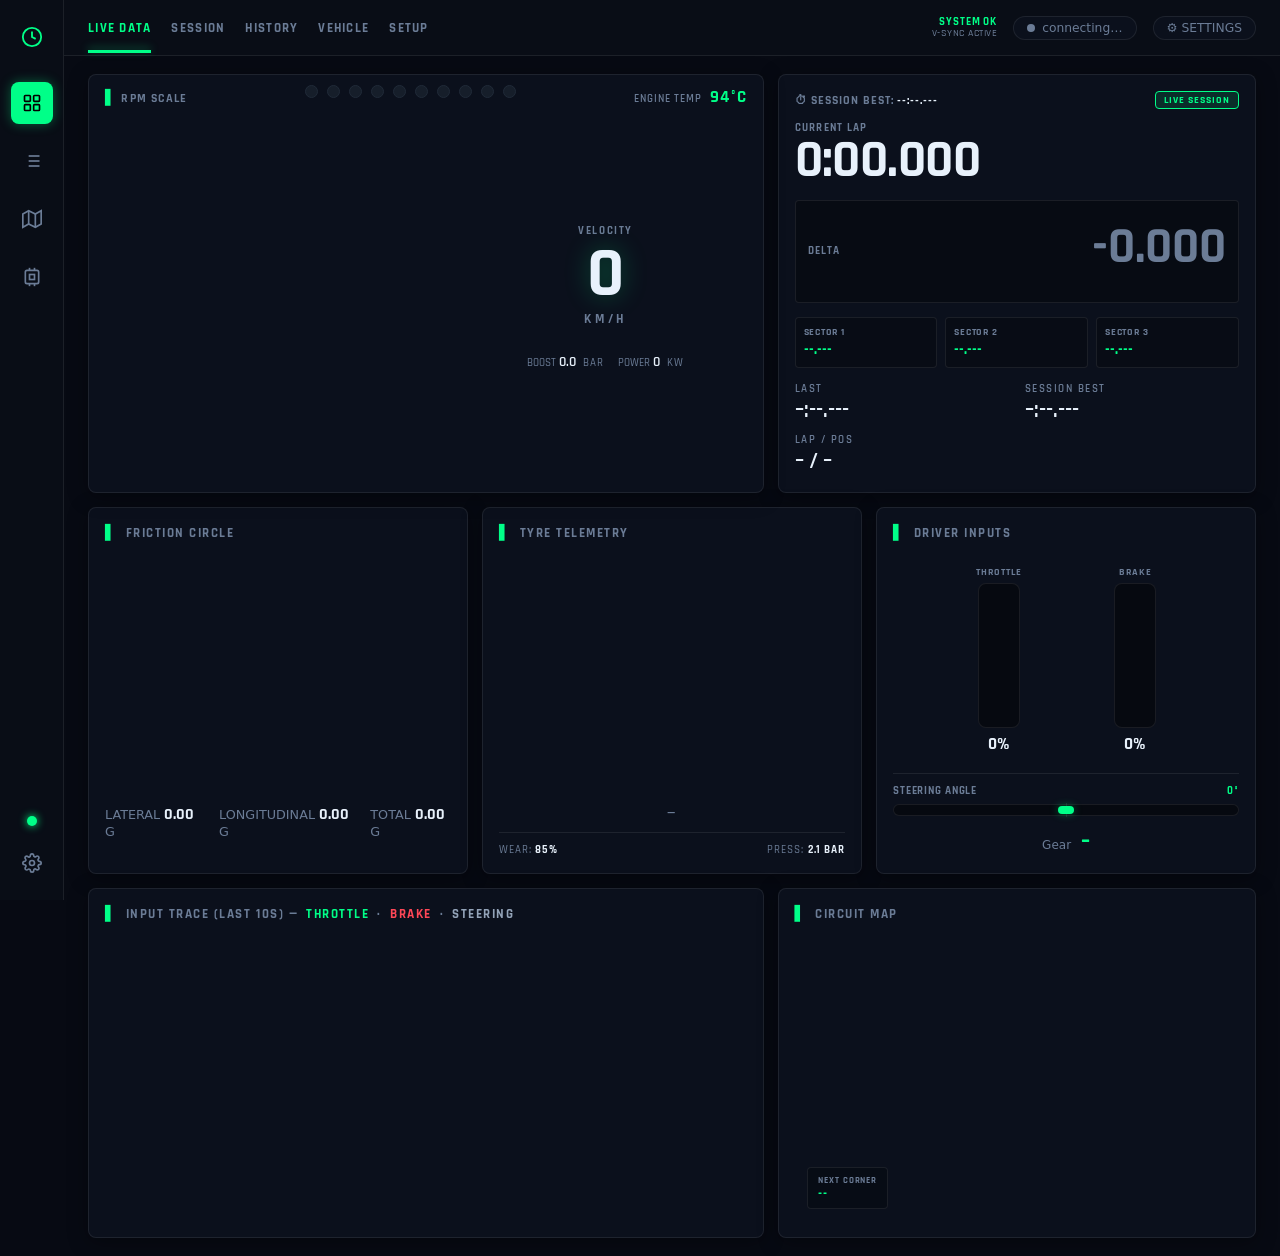
==== app/static/index.html @ 2ca12c0f "feat: add persistent user settings system with unit conversion and customizable theme accents" ====
<!doctype html>
<html lang="en">
<head>
<meta charset="utf-8">
<meta name="viewport" content="width=device-width, initial-scale=1">
<title>Telemetry — Live</title>
<link rel="icon" type="image/png" href="img/logo.png">
<link rel="stylesheet" href="css/fonts.css">
<link rel="stylesheet" href="css/style.css">
</head>
<body class="app-body">

<aside class="app-sidebar">
  <div class="sidebar-top">
    <div class="sidebar-icon brand-icon" title="Telemetry System">
      <svg width="22" height="22" viewBox="0 0 24 24" fill="none" stroke="currentColor" stroke-width="2"><circle cx="12" cy="12" r="10"/><path d="M12 6v6l4 2"/></svg>
    </div>
    <a href="index.html" class="sidebar-icon active" title="Live Dashboard">
      <svg width="20" height="20" viewBox="0 0 24 24" fill="none" stroke="currentColor" stroke-width="2"><rect x="3" y="3" width="7" height="7" rx="1"/><rect x="14" y="3" width="7" height="7" rx="1"/><rect x="14" y="14" width="7" height="7" rx="1"/><rect x="3" y="14" width="7" height="7" rx="1"/></svg>
    </a>
    <a href="analysis.html" class="sidebar-icon" title="Session Analysis">
      <svg width="20" height="20" viewBox="0 0 24 24" fill="none" stroke="currentColor" stroke-width="2"><line x1="8" y1="6" x2="21" y2="6"/><line x1="8" y1="12" x2="21" y2="12"/><line x1="8" y1="18" x2="21" y2="18"/><line x1="3" y1="6" x2="3.01" y2="6"/><line x1="3" y1="12" x2="3.01" y2="12"/><line x1="3" y1="18" x2="3.01" y2="18"/></svg>
    </a>
    <a href="#livemap" class="sidebar-icon" title="Circuit Map">
      <svg width="20" height="20" viewBox="0 0 24 24" fill="none" stroke="currentColor" stroke-width="2"><polygon points="1 6 1 22 8 18 16 22 23 18 23 2 16 6 8 2 1 6"/><line x1="8" y1="2" x2="8" y2="18"/><line x1="16" y1="6" x2="16" y2="22"/></svg>
    </a>
    <a href="#raw-panel" class="sidebar-icon" title="Raw Telemetry">
      <svg width="20" height="20" viewBox="0 0 24 24" fill="none" stroke="currentColor" stroke-width="2"><rect x="4" y="4" width="16" height="16" rx="2"/><rect x="9" y="9" width="6" height="6"/><line x1="9" y1="1" x2="9" y2="4"/><line x1="15" y1="1" x2="15" y2="4"/><line x1="9" y1="20" x2="9" y2="23"/><line x1="15" y1="20" x2="15" y2="23"/></svg>
    </a>
  </div>
  <div class="sidebar-bottom">
    <div class="sidebar-status-dot"></div>
    <div id="sidebar-settings-btn" class="sidebar-icon clickable" title="Settings" aria-label="Settings">
      <svg width="20" height="20" viewBox="0 0 24 24" fill="none" stroke="currentColor" stroke-width="2"><circle cx="12" cy="12" r="3"/><path d="M19.4 15a1.65 1.65 0 0 0 .33 1.82l.06.06a2 2 0 0 1 0 2.83 2 2 0 0 1-2.83 0l-.06-.06a1.65 1.65 0 0 0-1.82-.33 1.65 1.65 0 0 0-1 1.51V21a2 2 0 0 1-2 2 2 2 0 0 1-2-2v-.09A1.65 1.65 0 0 0 9 19.4a1.65 1.65 0 0 0-1.82.33l-.06.06a2 2 0 0 1-2.83 0 2 2 0 0 1 0-2.83l.06-.06a1.65 1.65 0 0 0 .33-1.82 1.65 1.65 0 0 0-1.51-1H3a2 2 0 0 1-2-2 2 2 0 0 1 2-2h.09A1.65 1.65 0 0 0 4.6 9a1.65 1.65 0 0 0-.33-1.82l-.06-.06a2 2 0 0 1 0-2.83 2 2 0 0 1 2.83 0l.06.06a1.65 1.65 0 0 0 1.82.33H9a1.65 1.65 0 0 0 1-1.51V3a2 2 0 0 1 2-2 2 2 0 0 1 2 2v.09a1.65 1.65 0 0 0 1 1.51 1.65 1.65 0 0 0 1.82-.33l.06-.06a2 2 0 0 1 2.83 0 2 2 0 0 1 0 2.83l-.06.06a1.65 1.65 0 0 0-.33 1.82V9a1.65 1.65 0 0 0 1.51 1H21a2 2 0 0 1 2 2 2 2 0 0 1-2 2h-.09a1.65 1.65 0 0 0-1.51 1z"/></svg>
    </div>
  </div>
</aside>

<div class="app-main">
  <header>
    <nav class="top-nav">
      <a class="active" href="index.html">LIVE DATA</a>
      <a href="analysis.html">SESSION</a>
      <a href="analysis.html">HISTORY</a>
      <a href="#car-chip">VEHICLE</a>
      <a href="javascript:void(0)" onclick="openSettings()">SETUP</a>
    </nav>

    <div class="header-right">
      <div class="sys-status">
        <span class="sys-dot"></span>
        <span class="sys-text">SYSTEM OK</span>
        <span class="sys-sub">V-SYNC ACTIVE</span>
      </div>
      <div id="car-chip" class="chip" style="display:none"></div>
      <div id="conn" class="chip"><i class="dot"></i><span>connecting…</span></div>
      <div id="settings-btn" class="chip clickable" title="Settings" aria-label="Settings">⚙ SETTINGS</div>
    </div>
  </header>

  <div id="nodata" class="overlay hidden">
    <div class="box">
      <div class="pulse-ring"><i></i></div>
      <h3>Waiting for telemetry</h3>
      <p>In Forza Horizon 6 open <b>Settings → HUD and Gameplay</b> and set:</p>
      <p class="setup-lines">
        Data Out <code>ON</code><br>
        Data Out IP Address <code>127.0.0.1</code><br>
        Data Out IP Port <code id="nd-port">9999</code>
      </p>
      <p>Then drive — telemetry is not sent while in menus.
         If nothing arrives, try your PC's LAN IP instead of 127.0.0.1
         (see the README's loopback troubleshooting).</p>
      <div class="stat" id="nd-stat">server: waiting for first packet…</div>
    </div>
  </div>

  <main class="grid">
    <!-- Top Left Main Gauge & Speed Panel -->
    <section class="panel cluster span7">
      <div class="panel-top-bar">
        <div class="sub-hdr"><span class="bar-accent">▌</span> RPM SCALE</div>
        <div id="shift-lights"><i></i><i></i><i></i><i></i><i></i><i></i><i></i><i></i><i></i><i></i></div>
        <div class="eng-temp-wrap">ENGINE TEMP <b id="eng-temp">94°C</b></div>
      </div>
      <div class="cluster-flex">
        <canvas id="rpm"></canvas>
        <div class="speed-block">
          <div class="sub-hdr micro">VELOCITY</div>
          <div id="speed">0</div>
          <div id="speed-unit">KM/H</div>
          <div class="mini-row">
            <span>BOOST <b id="boost">0.0</b> <em id="boost-unit">BAR</em></span>
            <span>POWER <b id="power">0</b> <em id="power-unit">KW</em></span>
          </div>
        </div>
      </div>
    </section>

    <!-- Top Right Session Best & Timing Panel -->
    <section class="panel span5 session-panel">
      <div class="session-hdr-row">
        <div class="session-best-txt">⏱ SESSION BEST: <span id="session-best-val">--:--.---</span></div>
        <div class="live-tag">LIVE SESSION</div>
      </div>

      <div class="lap-main-display">
        <div class="lap-lbl">CURRENT LAP</div>
        <div id="lap-cur">0:00.000</div>
      </div>

      <div class="delta-box">
        <span class="delta-lbl">DELTA</span>
        <span id="delta" class="delta-val">-0.000</span>
      </div>

      <div class="sectors-grid">
        <div class="sector-card">
          <div class="s-label">SECTOR 1</div>
          <div class="s-val" id="sec-1">--.---</div>
        </div>
        <div class="sector-card">
          <div class="s-label">SECTOR 2</div>
          <div class="s-val" id="sec-2">--.---</div>
        </div>
        <div class="sector-card">
          <div class="s-label">SECTOR 3</div>
          <div class="s-val" id="sec-3">--.---</div>
        </div>
      </div>

      <div class="lap-grid">
        <div><div class="label">Last</div><div class="value" id="lap-last">–:--.---</div></div>
        <div><div class="label">Session best</div><div class="value" id="lap-best">–:--.---</div></div>
        <div><div class="label">Lap / Pos</div><div class="value" id="lap-no">– / –</div></div>
      </div>
    </section>

    <!-- Friction Circle Panel -->
    <section class="panel span4">
      <h2><span class="bar-accent">▌</span> FRICTION CIRCLE</h2>
      <canvas id="friction"></canvas>
      <div class="g-readout">
        <span>LATERAL <b id="latg">0.00</b> G</span>
        <span>LONGITUDINAL <b id="long">0.00</b> G</span>
        <span>TOTAL <b id="totg">0.00</b> G</span>
      </div>
    </section>

    <!-- Tyre Telemetry Panel -->
    <section class="panel span4 tyre-panel">
      <h2><span class="bar-accent">▌</span> TYRE TELEMETRY</h2>
      <div class="tyre-container">
        <canvas id="grip"></canvas>
      </div>
      <div id="balance" class="balance">—</div>
      <div class="tyre-sub-readout">
        <span>WEAR: <b id="tyre-wear">85%</b></span>
        <span>PRESS: <b id="tyre-press">2.1 BAR</b></span>
      </div>
    </section>

    <!-- Driver Inputs Panel -->
    <section class="panel span4">
      <h2><span class="bar-accent">▌</span> DRIVER INPUTS</h2>
      <div class="inputs-flex">
        <div class="vbar">
          <span class="vbar-hdr">THROTTLE</span>
          <div class="vbar-track"><div id="bar-th" class="vbar-fill th"></div></div>
          <b id="thr-val">0%</b>
        </div>
        <div class="vbar">
          <span class="vbar-hdr">BRAKE</span>
          <div class="vbar-track"><div id="bar-br" class="vbar-fill br"></div></div>
          <b id="brk-val">0%</b>
        </div>
      </div>
      <div class="steer-row">
        <div class="steer-hdr-flex">
          <span>STEERING ANGLE</span>
          <b id="steer-deg">0°</b>
        </div>
        <div class="steer-track"><i class="notch"></i><div id="steer-ind"></div></div>
        <div class="gear-mini">Gear <b id="gear-mini">–</b></div>
      </div>
    </section>

    <!-- Input Trace Panel -->
    <section class="panel span7">
      <h2><span class="bar-accent">▌</span> INPUT TRACE (LAST 10s) — <span class="lg-th">throttle</span> · <span class="lg-br">brake</span> · <span class="lg-st">steering</span></h2>
      <canvas id="strip"></canvas>
    </section>

    <!-- Circuit Map Panel -->
    <section class="panel span5">
      <h2><span class="bar-accent">▌</span> CIRCUIT MAP <span id="map-track-name"></span></h2>
      <div class="circuit-map-container">
        <canvas id="livemap"></canvas>
        <div class="corner-tag" id="corner-tag">
          <span class="c-lbl">NEXT CORNER</span>
          <span class="c-val" id="next-corner-val">--</span>
        </div>
      </div>
    </section>

    <section class="panel span12" id="raw-panel" style="display:none">
      <h2><span class="bar-accent">▌</span> RAW TELEMETRY — packet values, game-native units
        <button id="raw-hold" title="Freeze the displayed values to read them — telemetry keeps recording">⏸ Hold</button>
      </h2>
      <div id="raw-body"></div>
    </section>
  </main>
</div>

<script src="js/common.js"></script>
<script src="js/settings.js"></script>
<script src="js/gauges.js"></script>
<script src="js/dashboard.js"></script>
<script>
  // Wire sidebar settings icon
  document.getElementById("sidebar-settings-btn")?.addEventListener("click", openSettings);
</script>
</body>
</html>
---- app/static/css/fonts.css ----
/* Rajdhani (SIL Open Font License) — vendored so the dashboard works offline.
   Source: Google Fonts, latin subset only. */

@font-face {
  font-family: "Rajdhani";
  font-style: normal;
  font-weight: 500;
  font-display: swap;
  src: url(../fonts/rajdhani-500.woff2) format("woff2");
}
@font-face {
  font-family: "Rajdhani";
  font-style: normal;
  font-weight: 600;
  font-display: swap;
  src: url(../fonts/rajdhani-600.woff2) format("woff2");
}
@font-face {
  font-family: "Rajdhani";
  font-style: normal;
  font-weight: 700;
  font-display: swap;
  src: url(../fonts/rajdhani-700.woff2) format("woff2");
}
---- app/static/css/style.css ----
/* LapScope UI — dark motorsport-telemetry theme.
   Display type: Rajdhani (vendored, css/fonts.css); body text: system UI. */

:root {
  --bg: #070a13;
  --panel-hi: #0f1625;
  --panel-lo: #0b101c;
  --panel-edge: rgba(255, 255, 255, 0.08);
  --panel-edge-soft: rgba(255, 255, 255, 0.05);
  --text: #e8f1fb;
  --muted: #6b7c96;
  --accent: #00ff88;
  --accent-rgb: 0, 255, 136;
  --accent-glow: rgba(0, 255, 136, 0.35);
  --accent-dim: rgba(0, 255, 136, 0.12);
  --accent-bg: rgba(0, 255, 136, 0.2);
  --good: #00ff88;
  --warn: #ffb703;
  --bad: #ff4757;
  --display: "Rajdhani", "Segoe UI", system-ui, sans-serif;
  font-size: 15px;
}

* { box-sizing: border-box; }

::selection { background: var(--accent); color: #001018; }
:focus-visible { outline: 2px solid var(--accent); outline-offset: 2px; }

body {
  margin: 0;
  color: var(--text);
  font-family: "Segoe UI", system-ui, sans-serif;
  background: var(--bg);
  min-height: 100vh;
}

body.app-body {
  display: flex;
  min-height: 100vh;
  background: var(--bg);
}

/* ---------- sidebar ---------- */

.app-sidebar {
  width: 64px;
  background: #090d16;
  border-right: 1px solid var(--panel-edge);
  display: flex;
  flex-direction: column;
  justify-content: space-between;
  align-items: center;
  padding: 16px 0;
  position: sticky;
  top: 0;
  height: 100vh;
  z-index: 30;
  flex-shrink: 0;
}

.sidebar-top, .sidebar-bottom {
  display: flex;
  flex-direction: column;
  align-items: center;
  gap: 16px;
}

.sidebar-icon {
  width: 42px;
  height: 42px;
  border-radius: 8px;
  display: flex;
  align-items: center;
  justify-content: center;
  color: var(--muted);
  text-decoration: none;
  transition: all 0.2s ease;
}
.sidebar-icon:hover {
  color: var(--text);
  background: rgba(255, 255, 255, 0.05);
}
.sidebar-icon.active {
  color: #000;
  background: var(--accent);
  box-shadow: 0 0 12px var(--accent-glow);
}
.brand-icon {
  color: var(--accent);
  margin-bottom: 8px;
}

.sidebar-status-dot {
  width: 10px;
  height: 10px;
  border-radius: 50%;
  background: var(--accent);
  box-shadow: 0 0 8px var(--accent);
}

.app-main {
  flex: 1;
  display: flex;
  flex-direction: column;
  min-width: 0;
}

/* ---------- header ---------- */

header {
  height: 56px;
  display: flex;
  align-items: center;
  justify-content: space-between;
  padding: 0 24px;
  border-bottom: 1px solid var(--panel-edge);
  background: #090d16;
  position: sticky;
  top: 0;
  z-index: 20;
}

.top-nav {
  display: flex;
  gap: 20px;
}
.top-nav a {
  font-family: var(--display);
  font-weight: 700;
  font-size: 0.85rem;
  letter-spacing: 0.1em;
  color: var(--muted);
  text-decoration: none;
  padding: 16px 0;
  position: relative;
  transition: color 0.2s;
}
.top-nav a.active {
  color: var(--accent);
}
.top-nav a.active::after {
  content: "";
  position: absolute;
  bottom: -1px;
  left: 0;
  right: 0;
  height: 3px;
  background: var(--accent);
  box-shadow: 0 -2px 8px var(--accent-glow);
}
.top-nav a:hover:not(.active) {
  color: var(--text);
}

.header-right {
  display: flex;
  align-items: center;
  gap: 16px;
}

.sys-status {
  display: flex;
  flex-direction: column;
  align-items: flex-end;
  font-family: var(--display);
  line-height: 1.1;
}
.sys-text {
  font-size: 0.75rem;
  font-weight: 700;
  letter-spacing: 0.08em;
  color: var(--accent);
}
.sys-sub {
  font-size: 0.65rem;
  color: var(--muted);
  letter-spacing: 0.05em;
}

.chip {
  background: var(--panel-lo);
  border: 1px solid var(--panel-edge);
  border-radius: 999px;
  padding: 4px 13px;
  font-size: 0.82rem;
  color: var(--muted);
  cursor: default;
  display: inline-flex;
  align-items: center;
  gap: 7px;
  white-space: nowrap;
}
.chip.clickable { cursor: pointer; }
.chip.clickable:hover { border-color: var(--accent); color: var(--text); }
.chip .dot { width: 8px; height: 8px; border-radius: 50%; background: var(--muted); }
.chip.ok { color: var(--good); border-color: rgba(0, 255, 136, 0.3); }
.chip.ok .dot { background: var(--good); box-shadow: 0 0 8px var(--good); animation: pulse 2s infinite; }
.chip.err { color: var(--bad); border-color: #5b2a2a; }
.chip.err .dot { background: var(--bad); }

@keyframes pulse {
  0%, 100% { opacity: 1; }
  50% { opacity: 0.45; }
}

/* ---------- panels & grid ---------- */

main.grid {
  display: grid;
  grid-template-columns: repeat(12, 1fr);
  gap: 14px;
  padding: 18px 24px;
  max-width: 1600px;
  margin: 0;
  flex: 1;
}

.panel {
  background: #0b101c;
  border: 1px solid var(--panel-edge);
  border-radius: 8px;
  padding: 16px;
  min-width: 0;
  box-shadow: 0 4px 20px rgba(0, 0, 0, 0.35);
  display: flex;
  flex-direction: column;
}
.panel h2 {
  margin: 0 0 14px;
  font-family: var(--display);
  font-size: 0.85rem;
  font-weight: 700;
  letter-spacing: 0.12em;
  text-transform: uppercase;
  color: var(--muted);
  display: flex;
  align-items: center;
  gap: 8px;
}

.bar-accent {
  color: var(--accent);
  font-weight: 900;
  font-size: 0.95rem;
}

.panel h2 .lg-th { color: var(--good); }
.panel h2 .lg-br { color: var(--bad); }
.panel h2 .lg-st { color: #93a3b8; }

.span5 { grid-column: span 5; }
.span4 { grid-column: span 4; }
.span3 { grid-column: span 3; }
.span7 { grid-column: span 7; }
.span12 { grid-column: span 12; }
@media (max-width: 1100px) {
  .span5, .span4, .span3, .span7 { grid-column: span 6; }
}
@media (max-width: 700px) {
  .span5, .span4, .span3, .span7 { grid-column: span 12; }
}

/* Cluster Top Bar & Speed Display */
.panel-top-bar {
  display: flex;
  justify-content: space-between;
  align-items: center;
  margin-bottom: 10px;
}
.sub-hdr {
  font-family: var(--display);
  font-size: 0.8rem;
  font-weight: 700;
  letter-spacing: 0.1em;
  color: var(--muted);
}
.sub-hdr.micro {
  font-size: 0.7rem;
  letter-spacing: 0.15em;
  margin-bottom: 4px;
}
.eng-temp-wrap {
  font-family: var(--display);
  font-size: 0.75rem;
  font-weight: 600;
  letter-spacing: 0.08em;
  color: var(--muted);
}
.eng-temp-wrap b {
  color: var(--accent);
  font-size: 1.1rem;
  margin-left: 4px;
}

.cluster-flex {
  display: flex;
  align-items: center;
  justify-content: space-around;
  flex: 1;
}

.speed-block {
  display: flex;
  flex-direction: column;
  align-items: center;
  justify-content: center;
  text-align: center;
}
#speed {
  font-family: var(--display);
  font-size: 4.8rem;
  font-weight: 700;
  line-height: 0.9;
  color: var(--text);
  letter-spacing: -0.02em;
}
#speed-unit {
  font-family: var(--display);
  font-size: 1.2rem;
  font-weight: 700;
  letter-spacing: 0.14em;
  color: var(--accent);
  margin-top: 4px;
  margin-bottom: 12px;
}
.speed-block .mini-row {
  display: flex;
  gap: 14px;
  font-family: var(--display);
  font-size: 0.75rem;
  color: var(--muted);
}
.speed-block .mini-row b {
  color: var(--text);
  font-size: 0.9rem;
}
.speed-block .mini-row em {
  font-style: normal;
  color: var(--muted);
}

/* Session Best & Timing Card */
.session-panel {
  background: #0b101c;
}
.session-hdr-row {
  display: flex;
  justify-content: space-between;
  align-items: center;
  margin-bottom: 12px;
}
.session-best-txt {
  font-family: var(--display);
  font-size: 0.78rem;
  font-weight: 700;
  letter-spacing: 0.08em;
  color: var(--muted);
}
.session-best-txt span {
  color: var(--text);
}
.live-tag {
  font-family: var(--display);
  font-size: 0.65rem;
  font-weight: 700;
  letter-spacing: 0.1em;
  color: var(--accent);
  border: 1px solid var(--accent);
  padding: 2px 8px;
  border-radius: 4px;
  background: var(--accent-dim);
}

.lap-main-display {
  margin-bottom: 12px;
}
.lap-lbl {
  font-family: var(--display);
  font-size: 0.72rem;
  font-weight: 700;
  letter-spacing: 0.12em;
  color: var(--muted);
}
#lap-cur {
  font-family: var(--display);
  font-size: 3.5rem;
  font-weight: 700;
  line-height: 1;
  color: var(--text);
  letter-spacing: -0.01em;
}

.delta-box {
  background: rgba(0, 0, 0, 0.3);
  border: 1px solid var(--panel-edge);
  border-radius: 4px;
  padding: 8px 12px;
  display: flex;
  justify-content: space-between;
  align-items: center;
  margin-bottom: 14px;
}
.delta-lbl {
  font-family: var(--display);
  font-size: 0.75rem;
  font-weight: 700;
  letter-spacing: 0.1em;
  color: var(--muted);
}
.delta-val {
  font-family: var(--display);
  font-size: 1.25rem;
  font-weight: 700;
  color: var(--accent);
}

.sectors-grid {
  display: grid;
  grid-template-columns: repeat(3, 1fr);
  gap: 8px;
  margin-bottom: 14px;
}
.sector-card {
  background: rgba(0, 0, 0, 0.25);
  border: 1px solid var(--panel-edge);
  border-radius: 4px;
  padding: 8px;
}
.s-label {
  font-family: var(--display);
  font-size: 0.65rem;
  font-weight: 700;
  color: var(--muted);
  letter-spacing: 0.08em;
}
.s-val {
  font-family: var(--display);
  font-size: 1rem;
  font-weight: 700;
  color: var(--accent);
  margin-top: 2px;
}
main.grid .lap-grid { margin-bottom: auto; }

/* ---------- cluster (rpm + speed) ---------- */

.cluster { position: relative; padding-top: 10px; }

#shift-lights {
  display: flex;
  justify-content: center;
  gap: 9px;
  margin: 0 0 12px;
}
#shift-lights i {
  width: 13px; height: 13px;
  border-radius: 50%;
  background: #161e2a;
  border: 1px solid #202a38;
  transition: background 60ms linear;
}
#shift-lights i.on:nth-child(-n+4) { background: var(--good); box-shadow: 0 0 9px var(--good); border-color: transparent; }
#shift-lights i.on:nth-child(n+5):nth-child(-n+7) { background: var(--warn); box-shadow: 0 0 9px var(--warn); border-color: transparent; }
#shift-lights i.on:nth-child(n+8) { background: var(--bad); box-shadow: 0 0 9px var(--bad); border-color: transparent; }
#shift-lights.limiter i { animation: blink 0.14s steps(1) infinite; }
@keyframes blink { 50% { filter: brightness(0.25); } }

.cluster-flex {
  display: flex;
  align-items: center;
  justify-content: space-evenly;
  gap: 14px;
  flex-wrap: wrap;
}

.speed-block { text-align: center; min-width: 170px; }
#speed {
  font-family: var(--display);
  font-size: clamp(3.4rem, 5.5vw, 5.6rem);
  font-weight: 700;
  line-height: 0.95;
  font-variant-numeric: tabular-nums;
  text-shadow: 0 0 26px color-mix(in srgb, var(--accent) 28%, transparent);
}
#speed-unit {
  font-family: var(--display);
  color: var(--muted);
  letter-spacing: 0.3em;
  text-transform: uppercase;
  font-size: 0.85rem;
  margin-top: 2px;
}
.mini-row {
  display: flex;
  justify-content: center;
  gap: 22px;
  margin-top: 14px;
  color: var(--muted);
}
.mini-row b {
  font-family: var(--display);
  font-weight: 600;
  font-size: 1.35rem;
  color: var(--text);
  font-variant-numeric: tabular-nums;
}
.mini-row em {
  font-style: normal;
  font-size: 0.75rem;
  margin-left: 4px;
  letter-spacing: 0.08em;
  text-transform: uppercase;
}

/* ---------- lap panel ---------- */

.lap-grid {
  display: grid;
  grid-template-columns: 1fr 1fr;
  gap: 8px 16px;
  font-variant-numeric: tabular-nums;
}
.lap-grid .label {
  color: var(--muted);
  font-size: 0.72rem;
  letter-spacing: 0.14em;
  text-transform: uppercase;
  font-family: var(--display);
  font-weight: 600;
}
.lap-grid .value {
  font-family: var(--display);
  font-size: 1.5rem;
  font-weight: 600;
}
#delta {
  font-family: var(--display);
  font-size: 3.4rem;
  font-weight: 700;
  text-align: center;
  margin: 6px 0 14px;
  font-variant-numeric: tabular-nums;
  color: var(--muted);
}
#delta.pos { color: var(--bad); text-shadow: 0 0 22px rgba(255, 93, 93, 0.35); }
#delta.neg { color: var(--good); text-shadow: 0 0 22px rgba(47, 230, 168, 0.35); }

.balance {
  text-align: center;
  margin-top: 8px;
  font-family: var(--display);
  font-weight: 600;
  font-size: 0.9rem;
  letter-spacing: 0.22em;
  color: var(--muted);
}
.balance.understeer { color: var(--warn); }
.balance.oversteer { color: var(--bad); }

.g-readout {
  display: flex;
  justify-content: center;
  gap: 20px;
  color: var(--muted);
  font-size: 0.85rem;
  margin-top: 8px;
}
.g-readout b {
  font-family: var(--display);
  font-size: 1.05rem;
  color: var(--text);
  font-variant-numeric: tabular-nums;
}

/* ---------- inputs panel ---------- */

.inputs-flex {
  display: flex;
  justify-content: space-evenly;
  align-items: center;
  gap: 14px;
  padding: 6px 4px 2px;
  flex: 1;
}
.vbar { display: flex; flex-direction: column; align-items: center; gap: 5px; }
.vbar-hdr {
  font-family: var(--display);
  font-size: 0.65rem;
  font-weight: 700;
  letter-spacing: 0.1em;
  color: var(--muted);
}
.vbar-track {
  width: 42px; height: 145px;
  background: #060910;
  border: 1px solid var(--panel-edge);
  border-radius: 8px;
  overflow: hidden;
  display: flex;
  align-items: flex-end;
}
.vbar-fill { width: 100%; height: 0%; border-radius: 6px 6px 0 0; transition: height 40ms linear; }
.vbar-fill.th { background: linear-gradient(180deg, var(--accent), var(--accent-dim)); box-shadow: 0 0 12px var(--accent-glow); }
.vbar-fill.br { background: linear-gradient(180deg, #ff4757, rgba(255, 71, 87, 0.25)); box-shadow: 0 0 12px rgba(255, 71, 87, 0.35); }
.vbar b {
  font-family: var(--display);
  font-size: 1.15rem;
  font-variant-numeric: tabular-nums;
  color: var(--text);
}
.steer-row {
  display: flex;
  flex-direction: column;
  gap: 6px;
  margin-top: 12px;
  padding-top: 10px;
  border-top: 1px solid var(--panel-edge);
}
.steer-hdr-flex {
  display: flex;
  justify-content: space-between;
  font-family: var(--display);
  font-size: 0.72rem;
  font-weight: 700;
  letter-spacing: 0.08em;
  color: var(--muted);
}
.steer-hdr-flex b {
  color: var(--accent);
}
.steer-track {
  position: relative;
  width: 100%;
  height: 12px;
  background: #060910;
  border: 1px solid var(--panel-edge);
  border-radius: 999px;
}
.steer-track .notch {
  position: absolute;
  left: 50%; top: -2px; bottom: -2px;
  width: 1px;
  background: var(--panel-edge);
}
#steer-ind {
  position: absolute;
  top: 1px;
  left: calc(50% - 8px);
  width: 16px; height: 8px;
  border-radius: 999px;
  background: var(--accent);
  box-shadow: 0 0 8px var(--accent-glow);
  transition: left 40ms linear;
}
.gear-mini { color: var(--muted); font-size: 0.8rem; margin-top: 6px; text-align: center; }
.gear-mini b {
  font-family: var(--display);
  font-size: 1.5rem;
  color: var(--accent);
  margin-left: 6px;
}

/* ---------- tyre telemetry & circuit map ---------- */

.tyre-container {
  position: relative;
  display: flex;
  justify-content: center;
  align-items: center;
  flex: 1;
  min-height: 180px;
}
.tyre-sub-readout {
  display: flex;
  justify-content: space-between;
  font-family: var(--display);
  font-size: 0.75rem;
  color: var(--muted);
  letter-spacing: 0.08em;
  margin-top: 10px;
  padding-top: 10px;
  border-top: 1px solid var(--panel-edge);
}
.tyre-sub-readout b {
  color: var(--text);
}

.circuit-map-container {
  position: relative;
  flex: 1;
}
.corner-tag {
  position: absolute;
  bottom: 12px;
  left: 12px;
  background: rgba(8, 12, 20, 0.85);
  border: 1px solid var(--panel-edge);
  border-radius: 4px;
  padding: 6px 10px;
  display: flex;
  flex-direction: column;
  backdrop-filter: blur(4px);
}
.corner-tag .c-lbl {
  font-family: var(--display);
  font-size: 0.62rem;
  font-weight: 700;
  letter-spacing: 0.1em;
  color: var(--muted);
}
.corner-tag .c-val {
  font-family: var(--display);
  font-size: 0.85rem;
  font-weight: 700;
  letter-spacing: 0.08em;
  color: var(--accent);
}

/* ---------- overlay ---------- */

.overlay {
  position: fixed; inset: 0;
  background: rgba(4, 6, 10, 0.9);
  display: flex; align-items: center; justify-content: center;
  z-index: 10; /* below the sticky header (20): nav must stay clickable */
}
.overlay.hidden { display: none; }
.overlay .box {
  background: linear-gradient(165deg, var(--panel-hi), var(--panel-lo));
  border: 1px solid var(--panel-edge);
  border-radius: 16px;
  padding: 30px 38px;
  max-width: 580px;
  line-height: 1.55;
  text-align: center;
  box-shadow: 0 10px 50px rgba(0, 0, 0, 0.5);
}
.overlay h3 {
  margin: 14px 0 8px;
  font-family: var(--display);
  letter-spacing: 0.12em;
  text-transform: uppercase;
  color: var(--text);
}
.overlay code {
  background: #0a0d12;
  padding: 2px 8px;
  border-radius: 5px;
  color: var(--accent);
  font-size: 0.95em;
}
.setup-lines { line-height: 2; }
.overlay .stat { color: var(--muted); font-size: 0.85rem; margin-top: 16px; }
.overlay .stat.error {
  color: var(--bad);
  font-size: 0.95rem;
  font-weight: 600;
  max-width: 42ch;
  border: 1px solid #5b2a2a;
  border-radius: 8px;
  padding: 10px 14px;
}

.pulse-ring { display: flex; justify-content: center; }
.pulse-ring i {
  width: 16px; height: 16px;
  border-radius: 50%;
  background: var(--accent);
  position: relative;
}
.pulse-ring i::after {
  content: "";
  position: absolute;
  inset: -6px;
  border-radius: 50%;
  border: 2px solid var(--accent);
  animation: ring 1.6s ease-out infinite;
}
@keyframes ring {
  0% { transform: scale(0.6); opacity: 1; }
  100% { transform: scale(2.4); opacity: 0; }
}

/* ---------- modal dialogs (rename / confirm / notice) ---------- */

.modal-backdrop {
  position: fixed; inset: 0;
  background: rgba(4, 6, 10, 0.72);
  backdrop-filter: blur(3px);
  display: flex; align-items: center; justify-content: center;
  z-index: 100;
  animation: fade-in 0.12s ease-out;
}
@keyframes fade-in { from { opacity: 0; } }

.modal {
  background: linear-gradient(165deg, var(--panel-hi), var(--panel-lo));
  border: 1px solid var(--panel-edge);
  border-radius: 14px;
  padding: 20px 22px;
  width: min(440px, calc(100vw - 40px));
  box-shadow: 0 14px 60px rgba(0, 0, 0, 0.6);
  animation: modal-in 0.15s ease-out;
}
@keyframes modal-in { from { opacity: 0; transform: translateY(10px) scale(0.97); } }

.modal h3 {
  margin: 0 0 10px;
  font-family: var(--display);
  font-size: 0.95rem;
  font-weight: 600;
  letter-spacing: 0.14em;
  text-transform: uppercase;
  display: flex; align-items: center; gap: 8px;
}
.modal h3::before {
  content: "";
  width: 14px; height: 3px;
  background: linear-gradient(90deg, var(--accent), transparent);
  border-radius: 2px;
  transform: skewX(-18deg);
  flex: none;
}
.modal.danger h3::before { background: linear-gradient(90deg, var(--bad), transparent); }

.modal p { margin: 0 0 14px; color: var(--muted); line-height: 1.5; font-size: 0.92rem; }

.modal input {
  width: 100%;
  background: #0a0e14;
  border: 1px solid var(--panel-edge);
  border-radius: 8px;
  color: var(--text);
  font: inherit;
  padding: 9px 12px;
  margin-bottom: 16px;
}
.modal input:focus {
  outline: none;
  border-color: var(--accent);
  box-shadow: 0 0 0 3px rgba(0, 212, 255, 0.12);
}

/* lap flag editor (analysis page): checkbox per dirty-lap marker */
.flag-editor { margin: 0 0 12px; }
.flag-editor label {
  display: flex;
  align-items: center;
  gap: 8px;
  padding: 5px 2px;
  cursor: pointer;
}
.flag-editor input[type="checkbox"] { accent-color: var(--accent); }
.modal-hint { color: var(--muted); font-size: 0.8rem; margin: 8px 0 0; }

.modal-actions { display: flex; justify-content: flex-end; gap: 8px; }
.modal-actions button {
  padding: 7px 16px;
  font-family: var(--display);
  font-weight: 600;
  letter-spacing: 0.04em;
}
.modal-actions .primary { background: var(--accent); border-color: var(--accent); color: #001018; }
.modal-actions .primary:hover { filter: brightness(1.12); }
.modal-actions .danger-solid { background: var(--bad); border-color: var(--bad); color: #1a0505; }
.modal-actions .danger-solid:hover { filter: brightness(1.1); border-color: var(--bad); color: #1a0505; }

/* ---------- settings panel ---------- */

.settings-modal { width: min(460px, calc(100vw - 40px)); }
.settings-body { display: flex; flex-direction: column; gap: 4px; margin-bottom: 16px; }
.settings-group-title {
  font-family: var(--display);
  font-size: 0.7rem;
  letter-spacing: 0.16em;
  text-transform: uppercase;
  color: var(--muted);
  margin: 12px 0 4px;
}
.settings-group-title:first-child { margin-top: 0; }
.settings-row {
  display: flex;
  align-items: center;
  justify-content: space-between;
  gap: 12px;
  padding: 6px 0;
}
.settings-label { font-size: 0.92rem; color: var(--text); }

.settings-seg {
  display: inline-flex;
  border: 1px solid var(--panel-edge);
  border-radius: 8px;
  overflow: hidden;
  background: #0a0e14;
  flex: none;
}
.settings-seg button {
  background: transparent;
  border: none;
  color: var(--muted);
  font-family: var(--display);
  font-weight: 600;
  font-size: 0.8rem;
  letter-spacing: 0.04em;
  padding: 6px 14px;
  cursor: pointer;
  min-width: 52px;
}
.settings-seg button + button { border-left: 1px solid var(--panel-edge); }
.settings-seg button:hover { color: var(--text); }
.settings-seg button.active { background: var(--accent); color: #001018; }

.settings-switch {
  position: relative;
  width: 42px;
  height: 22px;
  border-radius: 999px;
  border: 1px solid var(--panel-edge);
  background: #0a0e14;
  cursor: pointer;
  flex: none;
  padding: 0;
  transition: background 0.15s, border-color 0.15s;
}
.settings-switch::after {
  content: "";
  position: absolute;
  top: 2px; left: 2px;
  width: 16px; height: 16px;
  border-radius: 50%;
  background: var(--muted);
  transition: transform 0.15s, background 0.15s;
}
.settings-switch.on { background: var(--accent); border-color: var(--accent); }
.settings-switch.on::after { transform: translateX(20px); background: #001018; }

/* accent swatches (Theme group): one dot per preset; the active one wears a
   white ring + its own glow. --sw is set per-button from ACCENTS in JS. */
.settings-swatches { display: inline-flex; gap: 9px; flex: none; }
.settings-swatch {
  width: 22px; height: 22px;
  border-radius: 50%;
  border: 2px solid transparent;
  background: var(--sw);
  cursor: pointer;
  padding: 0;
  transition: transform 0.12s, box-shadow 0.12s, border-color 0.12s;
}
.settings-swatch:hover { transform: scale(1.15); }
.settings-swatch.active { border-color: var(--text); box-shadow: 0 0 10px var(--sw); }

.settings-carlist-status { color: var(--muted); font-size: 0.85rem; }
.settings-refresh {
  background: #0a0e14;
  border: 1px solid var(--panel-edge);
  border-radius: 8px;
  color: var(--text);
  font-family: var(--display);
  font-weight: 600;
  font-size: 0.8rem;
  letter-spacing: 0.04em;
  padding: 6px 14px;
  cursor: pointer;
  flex: none;
}
.settings-refresh:hover { border-color: var(--accent); }
.settings-refresh:disabled { color: var(--muted); cursor: default; border-color: var(--panel-edge); }

/* ---------- unknown car (ordinal missing from the community list) ---------- */

.car-unknown { color: var(--warn); }
.car-unknown-hint {
  background: none;
  border: 1px dashed var(--warn);
  border-radius: 6px;
  color: var(--warn);
  font: inherit;
  font-size: 0.8rem;
  margin-left: 10px;
  padding: 1px 8px;
  cursor: pointer;
}
.car-unknown-hint:hover { background: rgba(255, 190, 61, 0.12); }

/* ---------- badges (shared) ---------- */

.class-badge {
  display: inline-flex;
  border-radius: 6px;
  overflow: hidden;
  font-family: var(--display);
  font-weight: 700;
  font-size: 0.8rem;
  line-height: 1;
  vertical-align: middle;
}
.class-badge .cls { padding: 4px 8px; color: #10141a; }
.class-badge .pi { padding: 4px 8px; background: #10141a; color: #fff; font-variant-numeric: tabular-nums; }

.cond-badge {
  display: inline-flex;
  gap: 5px;
  align-items: center;
  padding: 3px 10px;
  border-radius: 999px;
  border: 1px solid var(--panel-edge);
  background: #0d1218;
  font-size: 0.78rem;
  color: var(--text);
  vertical-align: middle;
}
.cond-badge.cond-wet { border-color: #2c5d82; }
.cond-badge.cond-snow { border-color: #55788f; }
.cond-badge.cond-dirt { border-color: #6e522c; }

.dt-badge {
  display: inline-flex;
  padding: 4px 7px;
  border-radius: 6px;
  border: 1px solid var(--panel-edge);
  background: #0d1218;
  font-family: var(--display);
  font-weight: 700;
  font-size: 0.72rem;
  line-height: 1;
  letter-spacing: 0.06em;
  color: var(--muted);
  vertical-align: middle;
}
.dt-badge.dt-AWD { color: var(--accent); border-color: #14424f; }
.dt-badge.dt-RWD { color: var(--accent2); border-color: #522034; }
.dt-badge.dt-FWD { color: var(--warn); border-color: #4f3d18; }

.meta-row { display: flex; gap: 8px; align-items: center; flex-wrap: wrap; margin-top: 6px; }
.car-line { color: var(--muted); font-size: 0.8rem; margin-top: 5px; }
#car-chip { display: inline-flex; align-items: center; gap: 8px; color: var(--text); }

.lap-flag { margin-right: 4px; cursor: help; }

/* live page: race-mode chip in the lap panel header */
.race-flag {
  margin-left: auto;
  padding: 3px 10px;
  border-radius: 999px;
  border: 1px solid var(--panel-edge);
  background: #0d1218;
  font-size: 0.68rem;
  letter-spacing: 0.14em;
  color: var(--muted);
}
.race-flag.on {
  color: var(--good);
  border-color: #1d5c46;
  text-shadow: 0 0 8px rgba(47, 230, 168, 0.55);
}

/* ---------- analysis page ---------- */

.analysis-layout {
  display: grid;
  grid-template-columns: 290px 1fr;
  gap: 14px;
  padding: 14px 20px 28px;
  max-width: 1500px;
  margin: 0 auto;
  align-items: start;
}
.sidebar { display: flex; flex-direction: column; gap: 8px; max-height: calc(100vh - 92px); }
.sidebar-actions { display: flex; }
.sidebar-actions button { flex: 1; }
#session-list { display: flex; flex-direction: column; gap: 8px; overflow-y: auto; }
.session-card {
  position: relative;  /* anchors the ＋ quick-add */
  background: linear-gradient(165deg, var(--panel-hi), var(--panel-lo));
  border: 1px solid var(--panel-edge);
  border-left: 3px solid var(--panel-edge);
  border-radius: 10px;
  padding: 10px 12px;
  cursor: pointer;
}
.session-card:hover { border-color: var(--accent); }
.session-card.active { border-color: var(--panel-edge); border-left-color: var(--accent); background: #131c27; }
.session-card .title { font-family: var(--display); font-weight: 600; font-size: 1rem; padding-right: 26px; }
.session-card .card-add {
  position: absolute;
  top: 8px;
  right: 8px;
  width: 22px;
  height: 22px;
  padding: 0;
  line-height: 1;
  border-radius: 6px;
  color: var(--muted);
  background: #0d1218;
}
.session-card .card-add:hover { color: var(--accent); }
.session-card .sub { color: var(--muted); font-size: 0.8rem; margin-top: 3px; }

.detail { display: flex; flex-direction: column; gap: 14px; min-width: 0; }
.detail-header { display: flex; align-items: center; gap: 10px; flex-wrap: wrap; }
.detail-header h1 {
  font-family: var(--display);
  font-size: 1.35rem;
  margin: 0;
  flex: 1;
  letter-spacing: 0.02em;
}
button {
  background: var(--panel-lo);
  color: var(--text);
  border: 1px solid var(--panel-edge);
  border-radius: 7px;
  padding: 5px 12px;
  cursor: pointer;
  font-size: 0.85rem;
  font-family: inherit;
}
button:hover { border-color: var(--accent); }
button.danger:hover { border-color: var(--bad); color: var(--bad); }

.seg { display: inline-flex; }
.seg button {
  border-radius: 0;
  padding: 4px 12px;
  font-family: var(--display);
  font-weight: 600;
}
.seg button:first-child { border-radius: 7px 0 0 7px; }
.seg button:last-child { border-radius: 0 7px 7px 0; border-left: none; }
.seg button.active { background: var(--accent); color: #001018; border-color: var(--accent); }

table.laps { width: 100%; border-collapse: collapse; font-variant-numeric: tabular-nums; }
table.laps th, table.laps td { padding: 6px 10px; text-align: left; font-size: 0.9rem; }
table.laps th {
  color: var(--muted);
  font-family: var(--display);
  font-weight: 600;
  font-size: 0.72rem;
  text-transform: uppercase;
  letter-spacing: 0.14em;
}
table.laps tr { border-bottom: 1px solid var(--panel-edge-soft); }
table.laps tr.best td { color: var(--good); }
/* manually excluded laps stay listed but visibly out of the running */
table.laps tr.excluded td { color: var(--muted); opacity: 0.55; }
table.laps tr.excluded .lap-time { text-decoration: line-through; }
table.laps .lap-actions { text-align: right; white-space: nowrap; }
table.laps .lap-act {
  padding: 1px 7px;
  font-size: 0.8rem;
  background: transparent;
  border-color: transparent;
  opacity: 0.35;
}
table.laps tr:hover .lap-act { opacity: 1; }
table.laps .lap-act:hover { border-color: var(--accent); background: var(--panel-lo); }
table.laps .pick {
  display: inline-block;
  width: 26px;
  text-align: center;
  border-radius: 5px;
  border: 1px solid var(--panel-edge);
  cursor: pointer;
  margin-right: 4px;
  user-select: none;
  color: var(--muted);
}
table.laps .pick:hover { border-color: var(--accent); color: var(--accent); }
/* a picked lap's chip carries its overlay color inline (text/border/bg) */
table.laps .pick.on { font-weight: 600; }

/* comparison tray: the overlay roster (issue #30) - chip letters and colors
   match the lap table, the map traces and the chart series */
.cmp-tray {
  display: flex;
  flex-wrap: wrap;
  gap: 8px;
  align-items: center;
  font-size: 0.85rem;
}
.cmp-tray .tray-label {
  color: var(--muted);
  font-size: 0.72rem;
  letter-spacing: 0.14em;
  text-transform: uppercase;
  font-family: var(--display);
  font-weight: 600;
}
.tray-chip {
  display: inline-flex;
  align-items: center;
  gap: 7px;
  padding: 3px 9px;
  border: 1px solid var(--panel-edge);
  border-radius: 999px;
  background: #0d1218;
  font-variant-numeric: tabular-nums;
}
.cmp-tray .swatch, .lap-grid .swatch {
  display: inline-block;
  width: 10px;
  height: 10px;
  border-radius: 3px;
  vertical-align: -1px;
}
.tray-chip .ref-tag {
  font-size: 0.68rem;
  letter-spacing: 0.1em;
  text-transform: uppercase;
  color: var(--accent);
  cursor: help;
}
.tray-chip button {
  background: none;
  border: none;
  padding: 0 2px;
  color: var(--muted);
  font-size: 0.9rem;
}
.tray-chip button:hover { color: var(--text); }
/* cross-route overlay: loud enough to not be skimmed past (a modal fires
   once too, but this badge is what stays on screen) */
.tray-warn {
  color: var(--warn);
  font-size: 0.8rem;
  font-weight: 600;
  padding: 3px 10px;
  border: 1px solid rgba(255, 190, 61, 0.5);
  background: rgba(255, 190, 61, 0.12);
  border-radius: 6px;
}
.tray-clear { margin-left: auto; }

.map-row { display: grid; grid-template-columns: 1fr 320px; gap: 12px; }
@media (max-width: 1100px) { .map-row { grid-template-columns: 1fr; } }
#trackmap { width: 100%; touch-action: none; }
.legend {
  display: flex;
  gap: 14px;
  align-items: center;
  color: var(--muted);
  font-size: 0.8rem;
  margin-top: 8px;
  flex-wrap: wrap;
}
.legend .swatch { display: inline-block; width: 26px; height: 8px; border-radius: 4px; vertical-align: middle; }
select {
  background: var(--panel-lo);
  color: var(--text);
  border: 1px solid var(--panel-edge);
  border-radius: 7px;
  padding: 4px 8px;
  font-family: inherit;
}

.charts { display: flex; flex-direction: column; gap: 10px; }
.uplot { background: transparent; }
.uplot .u-legend { color: var(--muted); font-size: 0.8rem; }
.uplot .u-title { color: var(--muted); font-family: var(--display); font-weight: 600; letter-spacing: 0.08em; font-size: 0.85rem; }
.empty-hint { color: var(--muted); padding: 30px; text-align: center; }

/* ---------- raw data views (Settings → Raw data) ---------- */

/* live page: full-width value grid + wheels table */
#raw-panel h2 button {
  margin-left: auto;
  font-size: 0.72rem;
  letter-spacing: 0.1em;
  padding: 3px 10px;
  text-transform: uppercase;
}
#raw-panel h2 button.on { border-color: var(--accent); color: var(--accent); }
.raw-grid {
  display: grid;
  grid-template-columns: repeat(auto-fill, minmax(170px, 1fr));
  gap: 1px 18px;
}
.raw-cell {
  display: flex;
  justify-content: space-between;
  align-items: baseline;
  gap: 8px;
  padding: 2px 0;
  border-bottom: 1px dashed rgba(255, 255, 255, 0.05);
}
.raw-cell span {
  color: var(--muted);
  font-size: 0.78rem;
  overflow: hidden;
  text-overflow: ellipsis;
  white-space: nowrap;
}
.raw-cell span em { font-style: normal; opacity: 0.65; margin-left: 4px; font-size: 0.7rem; }
.raw-cell b { font-weight: 600; font-size: 0.8rem; font-variant-numeric: tabular-nums; }
.raw-sub {
  margin: 12px 0 4px;
  color: var(--muted);
  font-size: 0.68rem;
  font-family: var(--display);
  font-weight: 600;
  letter-spacing: 0.16em;
  text-transform: uppercase;
}
.raw-wheels { border-collapse: collapse; margin-top: 10px; font-size: 0.8rem; }
.raw-wheels th {
  color: var(--muted);
  font-weight: 600;
  text-align: right;
  padding: 2px 16px;
  font-size: 0.72rem;
  letter-spacing: 0.08em;
}
.raw-wheels td { text-align: right; padding: 2px 16px; font-variant-numeric: tabular-nums; }
.raw-wheels td:first-child, .raw-wheels th:first-child {
  text-align: left;
  color: var(--muted);
  padding-left: 0;
  font-size: 0.78rem;
}

/* analysis page: values-at-cursor table, one column per picked lap */
.raw-table { max-height: 340px; overflow: auto; margin-top: 6px; }
.raw-table table { border-collapse: collapse; width: 100%; font-size: 0.8rem; }
.raw-table th {
  position: sticky;
  top: 0;
  background: var(--panel-lo);
  text-align: right;
  padding: 4px 14px;
  font-weight: 600;
}
.raw-table td { text-align: right; padding: 1px 14px; font-variant-numeric: tabular-nums; }
.raw-table td:first-child, .raw-table th:first-child { text-align: left; color: var(--muted); padding-left: 0; }
.raw-table td:first-child em { font-style: normal; opacity: 0.65; margin-left: 4px; font-size: 0.7rem; }
.raw-table tr:hover td { background: rgba(255, 255, 255, 0.03); }
.raw-hint { color: var(--muted); font-size: 0.8rem; margin: 0 0 4px; }
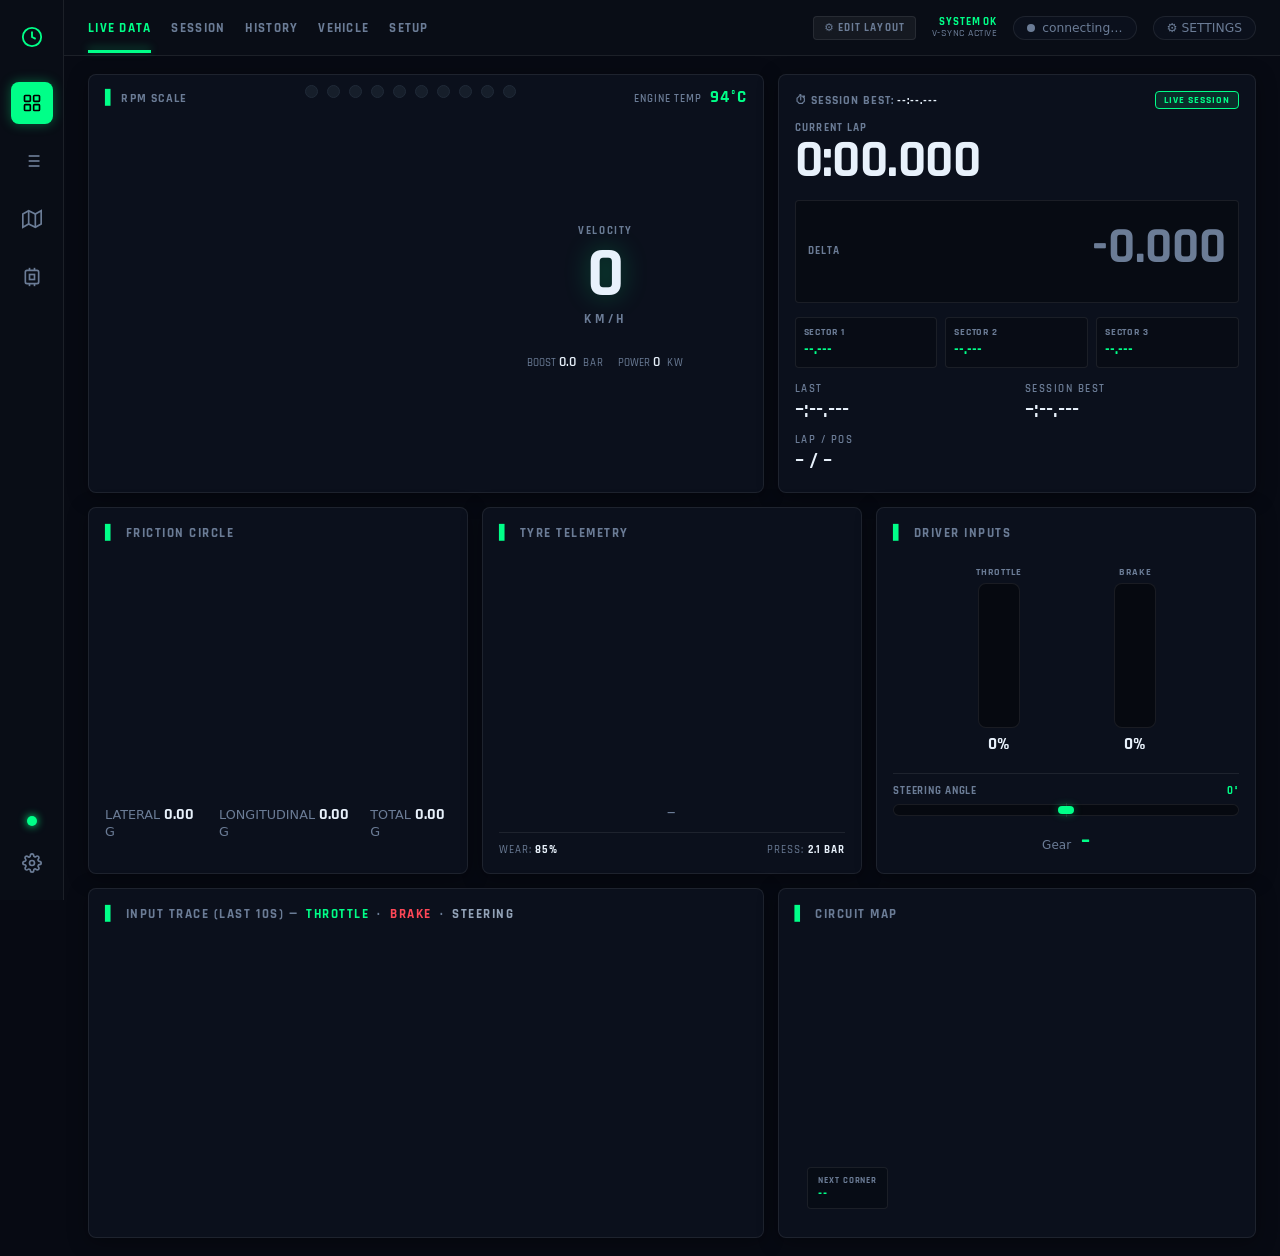
==== commit 9c9881ea: "feat: add Neo-Brutalist UI theme and universal interactive widget drag, resize, and zoom layout mana" ====
--- a/app/static/index.html
+++ b/app/static/index.html
@@ -47,6 +47,7 @@
     </nav>
 
     <div class="header-right">
+      <button id="btn-edit-layout" class="btn-edit-layout" title="Customize dashboard layout">⚙ EDIT LAYOUT</button>
       <div class="sys-status">
         <span class="sys-dot"></span>
         <span class="sys-text">SYSTEM OK</span>
@@ -77,7 +78,7 @@
 
   <main class="grid">
     <!-- Top Left Main Gauge & Speed Panel -->
-    <section class="panel cluster span7">
+    <section class="panel cluster span7" id="w-cluster">
       <div class="panel-top-bar">
         <div class="sub-hdr"><span class="bar-accent">▌</span> RPM SCALE</div>
         <div id="shift-lights"><i></i><i></i><i></i><i></i><i></i><i></i><i></i><i></i><i></i><i></i></div>
@@ -98,7 +99,7 @@
     </section>
 
     <!-- Top Right Session Best & Timing Panel -->
-    <section class="panel span5 session-panel">
+    <section class="panel span5 session-panel" id="w-session">
       <div class="session-hdr-row">
         <div class="session-best-txt">⏱ SESSION BEST: <span id="session-best-val">--:--.---</span></div>
         <div class="live-tag">LIVE SESSION</div>
@@ -137,7 +138,7 @@
     </section>
 
     <!-- Friction Circle Panel -->
-    <section class="panel span4">
+    <section class="panel span4" id="w-friction">
       <h2><span class="bar-accent">▌</span> FRICTION CIRCLE</h2>
       <canvas id="friction"></canvas>
       <div class="g-readout">
@@ -148,7 +149,7 @@
     </section>
 
     <!-- Tyre Telemetry Panel -->
-    <section class="panel span4 tyre-panel">
+    <section class="panel span4 tyre-panel" id="w-tyre">
       <h2><span class="bar-accent">▌</span> TYRE TELEMETRY</h2>
       <div class="tyre-container">
         <canvas id="grip"></canvas>
@@ -161,7 +162,7 @@
     </section>
 
     <!-- Driver Inputs Panel -->
-    <section class="panel span4">
+    <section class="panel span4" id="w-inputs">
       <h2><span class="bar-accent">▌</span> DRIVER INPUTS</h2>
       <div class="inputs-flex">
         <div class="vbar">
@@ -186,13 +187,13 @@
     </section>
 
     <!-- Input Trace Panel -->
-    <section class="panel span7">
+    <section class="panel span7" id="w-strip">
       <h2><span class="bar-accent">▌</span> INPUT TRACE (LAST 10s) — <span class="lg-th">throttle</span> · <span class="lg-br">brake</span> · <span class="lg-st">steering</span></h2>
       <canvas id="strip"></canvas>
     </section>
 
     <!-- Circuit Map Panel -->
-    <section class="panel span5">
+    <section class="panel span5" id="w-circuit">
       <h2><span class="bar-accent">▌</span> CIRCUIT MAP <span id="map-track-name"></span></h2>
       <div class="circuit-map-container">
         <canvas id="livemap"></canvas>
@@ -203,7 +204,7 @@
       </div>
     </section>
 
-    <section class="panel span12" id="raw-panel" style="display:none">
+    <section class="panel span12" id="w-raw" style="display:none">
       <h2><span class="bar-accent">▌</span> RAW TELEMETRY — packet values, game-native units
         <button id="raw-hold" title="Freeze the displayed values to read them — telemetry keeps recording">⏸ Hold</button>
       </h2>
@@ -215,6 +216,7 @@
 <script src="js/common.js"></script>
 <script src="js/settings.js"></script>
 <script src="js/gauges.js"></script>
+<script src="js/layout.js"></script>
 <script src="js/dashboard.js"></script>
 <script>
   // Wire sidebar settings icon
--- a/app/static/css/style.css
+++ b/app/static/css/style.css
@@ -1335,3 +1335,184 @@
 .raw-table td:first-child em { font-style: normal; opacity: 0.65; margin-left: 4px; font-size: 0.7rem; }
 .raw-table tr:hover td { background: rgba(255, 255, 255, 0.03); }
 .raw-hint { color: var(--muted); font-size: 0.8rem; margin: 0 0 4px; }
+
+/* ---------- Neo-Brutalist Theme (body.theme-brutalist) ---------- */
+
+body.theme-brutalist {
+  --bg: #07090e;
+  --panel-hi: #0f131d;
+  --panel-lo: #0a0d14;
+  --panel-edge: #232d3f;
+  --accent: #00e5ff;
+  --accent-rgb: 0, 229, 255;
+  --accent-glow: rgba(0, 229, 255, 0.4);
+  --accent-dim: rgba(0, 229, 255, 0.15);
+  --good: #00e5ff;
+  --warn: #ffb703;
+  --bad: #ff5252;
+  --text: #ffffff;
+  --muted: #7888a0;
+}
+
+body.theme-brutalist .app-sidebar {
+  background: #06080c;
+  border-right: 2px solid #1e2636;
+}
+
+body.theme-brutalist header {
+  background: #06080c;
+  border-bottom: 2px solid #1e2636;
+}
+
+body.theme-brutalist .panel {
+  background: #090d15;
+  border: 2px solid #1e2738;
+  border-radius: 0px;
+  box-shadow: 4px 4px 0px rgba(0, 0, 0, 0.6);
+}
+
+body.theme-brutalist .panel h2, 
+body.theme-brutalist .sub-hdr {
+  font-family: var(--display);
+  font-weight: 800;
+  letter-spacing: 0.14em;
+  color: var(--muted);
+  text-transform: uppercase;
+}
+
+body.theme-brutalist .bar-accent {
+  color: var(--accent);
+}
+
+body.theme-brutalist .live-tag {
+  background: var(--accent);
+  color: #000;
+  font-weight: 900;
+  border: none;
+  border-radius: 0;
+}
+
+body.theme-brutalist .sector-card {
+  background: #0d121c;
+  border: 1px solid #253147;
+  border-radius: 0;
+}
+
+body.theme-brutalist .vbar-track,
+body.theme-brutalist .steer-track {
+  border-radius: 0;
+  border: 1px solid #253147;
+}
+
+body.theme-brutalist .vbar-fill {
+  border-radius: 0;
+}
+
+body.theme-brutalist .corner-tag {
+  border-radius: 0;
+  border: 1px solid var(--accent);
+}
+
+/* ---------- Layout Edit Mode & Controls ---------- */
+
+.btn-edit-layout {
+  font-family: var(--display);
+  font-size: 0.72rem;
+  font-weight: 700;
+  letter-spacing: 0.1em;
+  color: var(--muted);
+  background: rgba(255, 255, 255, 0.05);
+  border: 1px solid var(--panel-edge);
+  border-radius: 4px;
+  padding: 4px 10px;
+  cursor: pointer;
+  transition: all 0.2s ease;
+}
+.btn-edit-layout:hover, .btn-edit-layout.active {
+  color: #000;
+  background: var(--accent);
+  border-color: var(--accent);
+  box-shadow: 0 0 10px var(--accent-glow);
+}
+
+.widget-wrapper {
+  position: relative;
+  transition: transform 0.15s ease, box-shadow 0.15s ease;
+}
+
+.widget-ctrl-bar {
+  display: none;
+  position: absolute;
+  top: 0; left: 0; right: 0;
+  height: 32px;
+  background: rgba(10, 15, 25, 0.95);
+  border-bottom: 1px solid var(--accent);
+  z-index: 15;
+  align-items: center;
+  justify-content: space-between;
+  padding: 0 10px;
+  font-family: var(--display);
+  font-size: 0.72rem;
+  backdrop-filter: blur(4px);
+}
+
+body.layout-edit-mode .widget-ctrl-bar {
+  display: flex;
+}
+
+body.layout-edit-mode .widget-wrapper {
+  outline: 2px dashed var(--accent);
+  outline-offset: -2px;
+  padding-top: 36px !important;
+}
+
+.widget-wrapper.drag-over {
+  outline: 2px solid var(--accent) !important;
+  background: var(--accent-dim) !important;
+}
+
+.drag-handle {
+  cursor: move;
+  font-weight: 800;
+  letter-spacing: 0.1em;
+  color: var(--accent);
+  user-select: none;
+}
+
+.span-ctrls, .zoom-ctrls {
+  display: flex;
+  align-items: center;
+  gap: 4px;
+}
+
+.btn-span, .btn-zoom-out, .btn-zoom-in {
+  background: rgba(255, 255, 255, 0.1);
+  border: 1px solid var(--panel-edge);
+  color: var(--text);
+  font-family: var(--display);
+  font-size: 0.68rem;
+  font-weight: 700;
+  border-radius: 3px;
+  padding: 2px 6px;
+  cursor: pointer;
+}
+.btn-span:hover, .btn-zoom-out:hover, .btn-zoom-in:hover {
+  background: var(--accent);
+  color: #000;
+}
+
+.zoom-val-lbl {
+  font-size: 0.68rem;
+  color: var(--muted);
+  min-width: 32px;
+  text-align: center;
+}
+
+.widget-scale-inner {
+  display: flex;
+  flex-direction: column;
+  flex: 1;
+  width: 100%;
+  transition: transform 0.1s linear;
+}
+
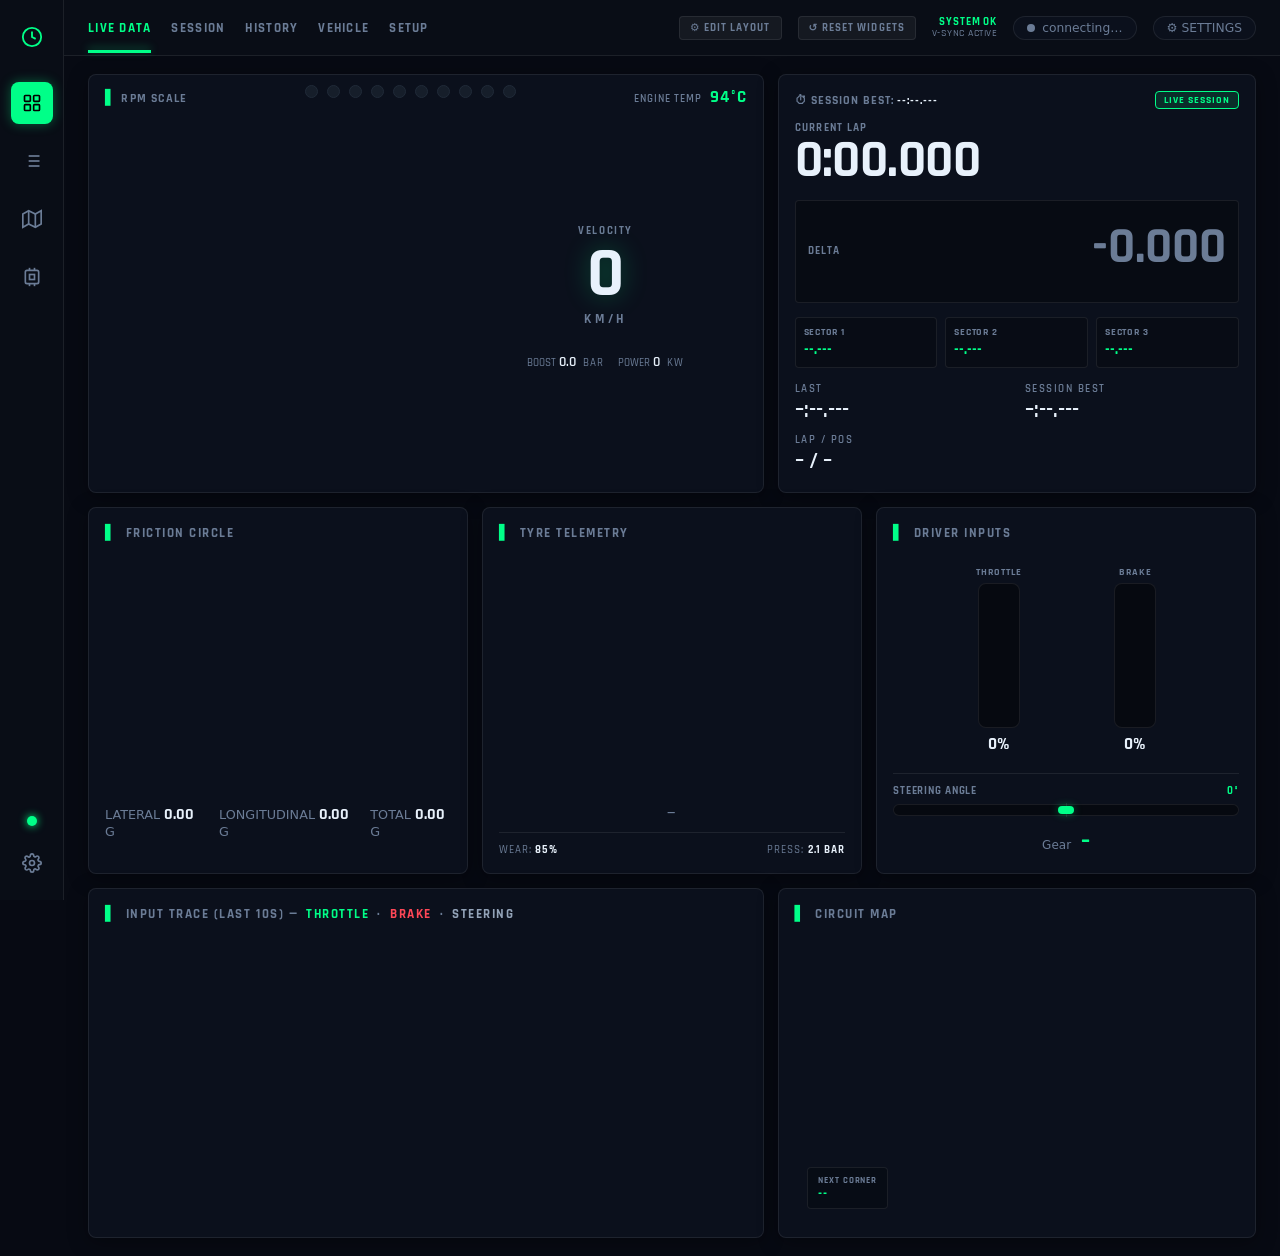
==== commit 206baae5: "feat: initialize dark motorsport-telemetry dashboard UI and layout structure" ====
--- a/app/static/index.html
+++ b/app/static/index.html
@@ -48,6 +48,7 @@
 
     <div class="header-right">
       <button id="btn-edit-layout" class="btn-edit-layout" title="Customize dashboard layout">⚙ EDIT LAYOUT</button>
+      <button id="btn-reset-layout" class="btn-reset-layout" title="Reset all widgets to default positions and sizes">↺ RESET WIDGETS</button>
       <div class="sys-status">
         <span class="sys-dot"></span>
         <span class="sys-text">SYSTEM OK</span>
--- a/app/static/css/style.css
+++ b/app/static/css/style.css
@@ -1415,7 +1415,7 @@
 
 /* ---------- Layout Edit Mode & Controls ---------- */
 
-.btn-edit-layout {
+.btn-edit-layout, .btn-reset-layout {
   font-family: var(--display);
   font-size: 0.72rem;
   font-weight: 700;
@@ -1428,7 +1428,7 @@
   cursor: pointer;
   transition: all 0.2s ease;
 }
-.btn-edit-layout:hover, .btn-edit-layout.active {
+.btn-edit-layout:hover, .btn-edit-layout.active, .btn-reset-layout:hover {
   color: #000;
   background: var(--accent);
   border-color: var(--accent);
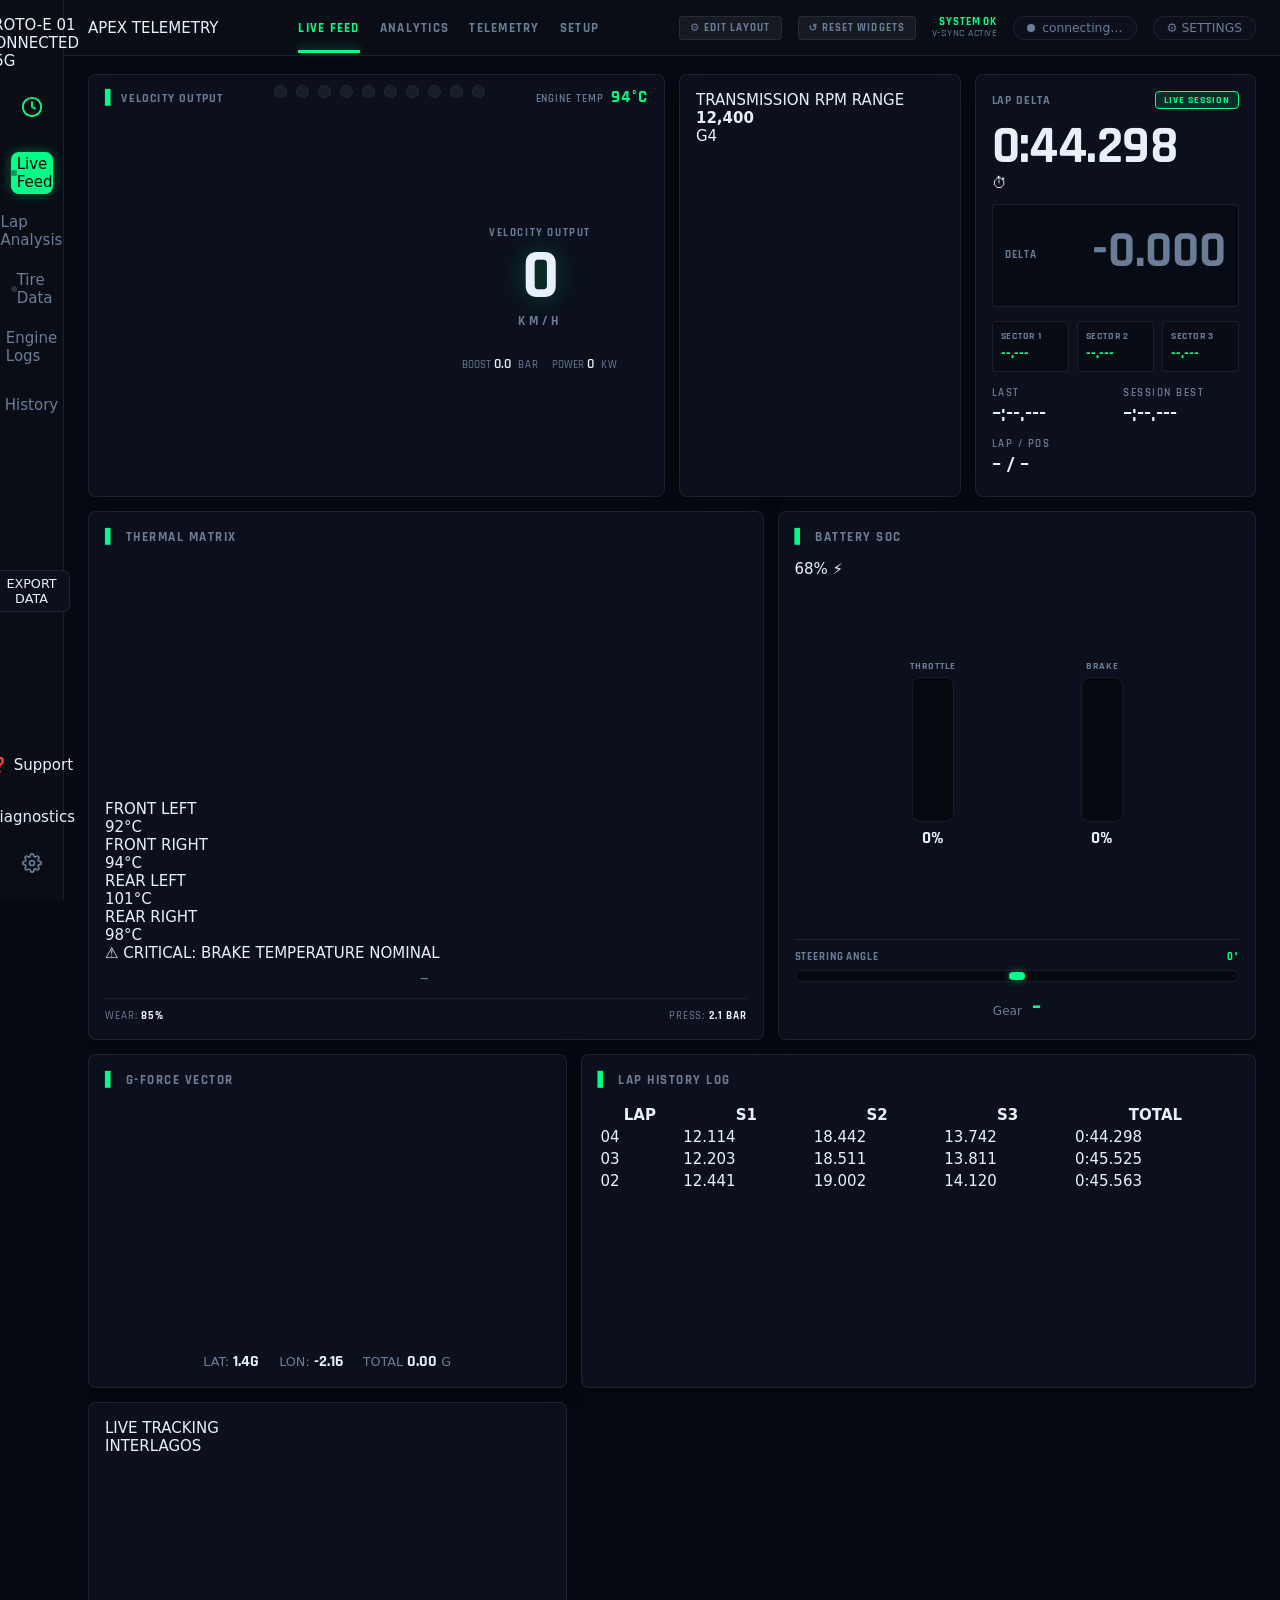
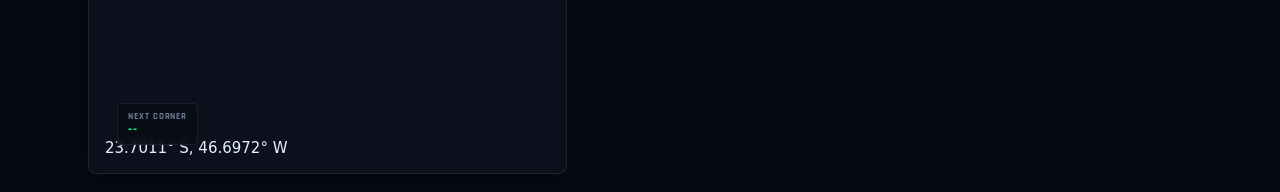
==== commit 10be2b43: "feat: implement initial dashboard UI with telemetry metrics and responsive grid layout" ====
--- a/app/static/index.html
+++ b/app/static/index.html
@@ -12,24 +12,42 @@
 
 <aside class="app-sidebar">
   <div class="sidebar-top">
+    <div class="brutalist-brand-hdr">
+      <div class="proto-title">PROTO-E <span class="proto-num">01</span></div>
+      <div class="proto-conn">CONNECTED - 5G</div>
+    </div>
     <div class="sidebar-icon brand-icon" title="Telemetry System">
       <svg width="22" height="22" viewBox="0 0 24 24" fill="none" stroke="currentColor" stroke-width="2"><circle cx="12" cy="12" r="10"/><path d="M12 6v6l4 2"/></svg>
     </div>
     <a href="index.html" class="sidebar-icon active" title="Live Dashboard">
       <svg width="20" height="20" viewBox="0 0 24 24" fill="none" stroke="currentColor" stroke-width="2"><rect x="3" y="3" width="7" height="7" rx="1"/><rect x="14" y="3" width="7" height="7" rx="1"/><rect x="14" y="14" width="7" height="7" rx="1"/><rect x="3" y="14" width="7" height="7" rx="1"/></svg>
+      <span class="sb-label">Live Feed</span>
     </a>
     <a href="analysis.html" class="sidebar-icon" title="Session Analysis">
       <svg width="20" height="20" viewBox="0 0 24 24" fill="none" stroke="currentColor" stroke-width="2"><line x1="8" y1="6" x2="21" y2="6"/><line x1="8" y1="12" x2="21" y2="12"/><line x1="8" y1="18" x2="21" y2="18"/><line x1="3" y1="6" x2="3.01" y2="6"/><line x1="3" y1="12" x2="3.01" y2="12"/><line x1="3" y1="18" x2="3.01" y2="18"/></svg>
-    </a>
-    <a href="#livemap" class="sidebar-icon" title="Circuit Map">
-      <svg width="20" height="20" viewBox="0 0 24 24" fill="none" stroke="currentColor" stroke-width="2"><polygon points="1 6 1 22 8 18 16 22 23 18 23 2 16 6 8 2 1 6"/><line x1="8" y1="2" x2="8" y2="18"/><line x1="16" y1="6" x2="16" y2="22"/></svg>
-    </a>
-    <a href="#raw-panel" class="sidebar-icon" title="Raw Telemetry">
+      <span class="sb-label">Lap Analysis</span>
+    </a>
+    <a href="#w-tyre" class="sidebar-icon" title="Tire Data">
+      <svg width="20" height="20" viewBox="0 0 24 24" fill="none" stroke="currentColor" stroke-width="2"><circle cx="12" cy="12" r="9"/><circle cx="12" cy="12" r="3"/></svg>
+      <span class="sb-label">Tire Data</span>
+    </a>
+    <a href="#w-raw" class="sidebar-icon" title="Raw Telemetry">
       <svg width="20" height="20" viewBox="0 0 24 24" fill="none" stroke="currentColor" stroke-width="2"><rect x="4" y="4" width="16" height="16" rx="2"/><rect x="9" y="9" width="6" height="6"/><line x1="9" y1="1" x2="9" y2="4"/><line x1="15" y1="1" x2="15" y2="4"/><line x1="9" y1="20" x2="9" y2="23"/><line x1="15" y1="20" x2="15" y2="23"/></svg>
+      <span class="sb-label">Engine Logs</span>
+    </a>
+    <a href="analysis.html" class="sidebar-icon" title="History">
+      <svg width="20" height="20" viewBox="0 0 24 24" fill="none" stroke="currentColor" stroke-width="2"><circle cx="12" cy="12" r="10"/><polyline points="12 6 12 12 16 14"/></svg>
+      <span class="sb-label">History</span>
     </a>
   </div>
+
+  <div class="sidebar-mid-btn">
+    <button class="btn-export-data" type="button">EXPORT DATA</button>
+  </div>
+
   <div class="sidebar-bottom">
-    <div class="sidebar-status-dot"></div>
+    <div class="sb-link"><span class="sb-icon">❓</span> Support</div>
+    <div class="sb-link"><span class="sb-icon">⚙</span> Diagnostics</div>
     <div id="sidebar-settings-btn" class="sidebar-icon clickable" title="Settings" aria-label="Settings">
       <svg width="20" height="20" viewBox="0 0 24 24" fill="none" stroke="currentColor" stroke-width="2"><circle cx="12" cy="12" r="3"/><path d="M19.4 15a1.65 1.65 0 0 0 .33 1.82l.06.06a2 2 0 0 1 0 2.83 2 2 0 0 1-2.83 0l-.06-.06a1.65 1.65 0 0 0-1.82-.33 1.65 1.65 0 0 0-1 1.51V21a2 2 0 0 1-2 2 2 2 0 0 1-2-2v-.09A1.65 1.65 0 0 0 9 19.4a1.65 1.65 0 0 0-1.82.33l-.06.06a2 2 0 0 1-2.83 0 2 2 0 0 1 0-2.83l.06-.06a1.65 1.65 0 0 0 .33-1.82 1.65 1.65 0 0 0-1.51-1H3a2 2 0 0 1-2-2 2 2 0 0 1 2-2h.09A1.65 1.65 0 0 0 4.6 9a1.65 1.65 0 0 0-.33-1.82l-.06-.06a2 2 0 0 1 0-2.83 2 2 0 0 1 2.83 0l.06.06a1.65 1.65 0 0 0 1.82.33H9a1.65 1.65 0 0 0 1-1.51V3a2 2 0 0 1 2-2 2 2 0 0 1 2 2v.09a1.65 1.65 0 0 0 1 1.51 1.65 1.65 0 0 0 1.82-.33l.06-.06a2 2 0 0 1 2.83 0 2 2 0 0 1 0 2.83l-.06.06a1.65 1.65 0 0 0-.33 1.82V9a1.65 1.65 0 0 0 1.51 1H21a2 2 0 0 1 2 2 2 2 0 0 1-2 2h-.09a1.65 1.65 0 0 0-1.51 1z"/></svg>
     </div>
@@ -38,11 +56,11 @@
 
 <div class="app-main">
   <header>
+    <div class="apex-header-title">APEX TELEMETRY</div>
     <nav class="top-nav">
-      <a class="active" href="index.html">LIVE DATA</a>
-      <a href="analysis.html">SESSION</a>
-      <a href="analysis.html">HISTORY</a>
-      <a href="#car-chip">VEHICLE</a>
+      <a class="active" href="index.html">LIVE FEED</a>
+      <a href="analysis.html">ANALYTICS</a>
+      <a href="analysis.html">TELEMETRY</a>
       <a href="javascript:void(0)" onclick="openSettings()">SETUP</a>
     </nav>
 
@@ -78,19 +96,26 @@
   </div>
 
   <main class="grid">
-    <!-- Top Left Main Gauge & Speed Panel -->
-    <section class="panel cluster span7" id="w-cluster">
+    <!-- Top Left Velocity Output Panel -->
+    <section class="panel cluster span6" id="w-cluster">
       <div class="panel-top-bar">
-        <div class="sub-hdr"><span class="bar-accent">▌</span> RPM SCALE</div>
+        <div class="sub-hdr"><span class="bar-accent">▌</span> VELOCITY OUTPUT</div>
         <div id="shift-lights"><i></i><i></i><i></i><i></i><i></i><i></i><i></i><i></i><i></i><i></i></div>
         <div class="eng-temp-wrap">ENGINE TEMP <b id="eng-temp">94°C</b></div>
       </div>
       <div class="cluster-flex">
         <canvas id="rpm"></canvas>
         <div class="speed-block">
-          <div class="sub-hdr micro">VELOCITY</div>
-          <div id="speed">0</div>
+          <div class="sub-hdr micro">VELOCITY OUTPUT</div>
+          <div id="speed" class="speed-italic">0</div>
           <div id="speed-unit">KM/H</div>
+          <div class="vel-histogram" id="vel-bars">
+            <span style="height:25%"></span><span style="height:40%"></span>
+            <span style="height:20%"></span><span style="height:60%"></span>
+            <span style="height:85%"></span><span style="height:70%"></span>
+            <span style="height:95%"></span><span style="height:75%"></span>
+            <span style="height:100%"></span><span style="height:65%"></span>
+          </div>
           <div class="mini-row">
             <span>BOOST <b id="boost">0.0</b> <em id="boost-unit">BAR</em></span>
             <span>POWER <b id="power">0</b> <em id="power-unit">KW</em></span>
@@ -99,16 +124,27 @@
       </div>
     </section>
 
-    <!-- Top Right Session Best & Timing Panel -->
-    <section class="panel span5 session-panel" id="w-session">
+    <!-- Top Right Transmission G4 Block Panel -->
+    <section class="panel span3 brutalist-gear-panel" id="w-transmission">
+      <div class="gear-card-hdr">
+        <span class="lbl">TRANSMISSION</span>
+        <span class="rpm-lbl">RPM RANGE <b id="rpm-range-val">12,400</b></span>
+      </div>
+      <div class="gear-hero-box" id="brutalist-gear-box">
+        <span id="brutalist-gear-val">G4</span>
+      </div>
+    </section>
+
+    <!-- Top Right Lap Delta Panel -->
+    <section class="panel span3 session-panel" id="w-session">
       <div class="session-hdr-row">
-        <div class="session-best-txt">⏱ SESSION BEST: <span id="session-best-val">--:--.---</span></div>
+        <div class="session-best-txt">LAP DELTA</div>
         <div class="live-tag">LIVE SESSION</div>
       </div>
 
-      <div class="lap-main-display">
-        <div class="lap-lbl">CURRENT LAP</div>
-        <div id="lap-cur">0:00.000</div>
+      <div class="lap-main-display brutalist-delta-display">
+        <div id="lap-cur" class="lap-cur-split"><span class="main-time">0:44.</span><span class="sub-time">298</span></div>
+        <div class="timer-sq-icon">⏱</div>
       </div>
 
       <div class="delta-box">
@@ -138,23 +174,42 @@
       </div>
     </section>
 
-    <!-- Friction Circle Panel -->
-    <section class="panel span4" id="w-friction">
-      <h2><span class="bar-accent">▌</span> FRICTION CIRCLE</h2>
-      <canvas id="friction"></canvas>
-      <div class="g-readout">
-        <span>LATERAL <b id="latg">0.00</b> G</span>
-        <span>LONGITUDINAL <b id="long">0.00</b> G</span>
-        <span>TOTAL <b id="totg">0.00</b> G</span>
-      </div>
-    </section>
-
-    <!-- Tyre Telemetry Panel -->
-    <section class="panel span4 tyre-panel" id="w-tyre">
-      <h2><span class="bar-accent">▌</span> TYRE TELEMETRY</h2>
+    <!-- Thermal Matrix Panel -->
+    <section class="panel span7 tyre-panel" id="w-tyre">
+      <h2><span class="bar-accent">▌</span> THERMAL MATRIX <span class="tm-dots"><i></i><i></i><i></i></span></h2>
       <div class="tyre-container">
         <canvas id="grip"></canvas>
       </div>
+
+      <div class="thermal-matrix-cards">
+        <div class="tm-card">
+          <div class="tm-lbl">FRONT LEFT</div>
+          <div class="tm-val" id="tm-fl-val">92°C</div>
+          <div class="tm-bar-track"><div class="tm-bar-fill" id="tm-fl-bar" style="width: 70%"></div></div>
+        </div>
+        <div class="tm-card">
+          <div class="tm-lbl">FRONT RIGHT</div>
+          <div class="tm-val" id="tm-fr-val">94°C</div>
+          <div class="tm-bar-track"><div class="tm-bar-fill" id="tm-fr-bar" style="width: 72%"></div></div>
+        </div>
+        <div class="tm-card">
+          <div class="tm-lbl">REAR LEFT</div>
+          <div class="tm-val" id="tm-rl-val">101°C</div>
+          <div class="tm-bar-track"><div class="tm-bar-fill warn" id="tm-rl-bar" style="width: 85%"></div></div>
+        </div>
+        <div class="tm-card">
+          <div class="tm-lbl">REAR RIGHT</div>
+          <div class="tm-val" id="tm-rr-val">98°C</div>
+          <div class="tm-bar-track"><div class="tm-bar-fill" id="tm-rr-bar" style="width: 78%"></div></div>
+        </div>
+      </div>
+
+      <div class="brutalist-alert-banner">
+        <span class="alert-icon">⚠</span>
+        <span class="alert-text">CRITICAL: BRAKE TEMPERATURE NOMINAL</span>
+        <span class="alert-sq"></span>
+      </div>
+
       <div id="balance" class="balance">—</div>
       <div class="tyre-sub-readout">
         <span>WEAR: <b id="tyre-wear">85%</b></span>
@@ -162,9 +217,16 @@
       </div>
     </section>
 
-    <!-- Driver Inputs Panel -->
-    <section class="panel span4" id="w-inputs">
-      <h2><span class="bar-accent">▌</span> DRIVER INPUTS</h2>
+    <!-- Battery SOC / Inputs Panel -->
+    <section class="panel span5" id="w-inputs">
+      <h2><span class="bar-accent">▌</span> BATTERY SOC</h2>
+      <div class="battery-soc-block">
+        <div class="soc-pct-hero" id="soc-pct-val">68% <span class="bolt">⚡</span></div>
+        <div class="soc-blocks-row" id="soc-blocks">
+          <i class="on"></i><i class="on"></i><i class="on"></i><i class="on"></i><i class="on"></i><i></i><i></i><i></i>
+        </div>
+      </div>
+
       <div class="inputs-flex">
         <div class="vbar">
           <span class="vbar-hdr">THROTTLE</span>
@@ -187,21 +249,51 @@
       </div>
     </section>
 
-    <!-- Input Trace Panel -->
+    <!-- Friction Circle / G-Force Vector Panel -->
+    <section class="panel span5" id="w-friction">
+      <h2><span class="bar-accent">▌</span> G-FORCE VECTOR</h2>
+      <canvas id="friction"></canvas>
+      <div class="g-force-vector-grid">
+        <div class="g-crosshair">
+          <div id="g-dot-vector" class="g-dot-vector"></div>
+        </div>
+      </div>
+      <div class="g-readout">
+        <span>LAT: <b id="latg">1.4G</b></span>
+        <span>LON: <b id="long">-2.16</b></span>
+        <span>TOTAL <b id="totg">0.00</b> G</span>
+      </div>
+    </section>
+
+    <!-- Lap History Log Table Panel -->
     <section class="panel span7" id="w-strip">
-      <h2><span class="bar-accent">▌</span> INPUT TRACE (LAST 10s) — <span class="lg-th">throttle</span> · <span class="lg-br">brake</span> · <span class="lg-st">steering</span></h2>
-      <canvas id="strip"></canvas>
+      <h2><span class="bar-accent">▌</span> LAP HISTORY LOG</h2>
+      <table class="lhl-table">
+        <thead>
+          <tr><th>LAP</th><th>S1</th><th>S2</th><th>S3</th><th>TOTAL</th></tr>
+        </thead>
+        <tbody id="lhl-rows">
+          <tr><td>04</td><td>12.114</td><td>18.442</td><td>13.742</td><td class="total-best">0:44.298</td></tr>
+          <tr><td>03</td><td>12.203</td><td>18.511</td><td>13.811</td><td>0:45.525</td></tr>
+          <tr><td>02</td><td>12.441</td><td>19.002</td><td>14.120</td><td>0:45.563</td></tr>
+        </tbody>
+      </table>
+      <canvas id="strip" style="display:none"></canvas>
     </section>
 
     <!-- Circuit Map Panel -->
     <section class="panel span5" id="w-circuit">
-      <h2><span class="bar-accent">▌</span> CIRCUIT MAP <span id="map-track-name"></span></h2>
+      <div class="circuit-hdr-badge">
+        <span class="lt-tag">LIVE TRACKING</span>
+        <div class="track-title-hero" id="track-title-hero">INTERLAGOS</div>
+      </div>
       <div class="circuit-map-container">
         <canvas id="livemap"></canvas>
         <div class="corner-tag" id="corner-tag">
           <span class="c-lbl">NEXT CORNER</span>
           <span class="c-val" id="next-corner-val">--</span>
         </div>
+        <div class="telemetry-coords-tag">23.7011° S, 46.6972° W</div>
       </div>
     </section>
 
--- a/app/static/css/style.css
+++ b/app/static/css/style.css
@@ -210,7 +210,8 @@
   grid-template-columns: repeat(12, 1fr);
   gap: 14px;
   padding: 18px 24px;
-  max-width: 1600px;
+  width: 100%;
+  max-width: 100%;
   margin: 0;
   flex: 1;
 }
@@ -248,16 +249,23 @@
 .panel h2 .lg-br { color: var(--bad); }
 .panel h2 .lg-st { color: #93a3b8; }
 
+.span1 { grid-column: span 1; }
+.span2 { grid-column: span 2; }
+.span3 { grid-column: span 3; }
+.span4 { grid-column: span 4; }
 .span5 { grid-column: span 5; }
-.span4 { grid-column: span 4; }
-.span3 { grid-column: span 3; }
+.span6 { grid-column: span 6; }
 .span7 { grid-column: span 7; }
+.span8 { grid-column: span 8; }
+.span9 { grid-column: span 9; }
+.span10 { grid-column: span 10; }
+.span11 { grid-column: span 11; }
 .span12 { grid-column: span 12; }
 @media (max-width: 1100px) {
-  .span5, .span4, .span3, .span7 { grid-column: span 6; }
+  .span3, .span4, .span5, .span6, .span7, .span8, .span9 { grid-column: span 6; }
 }
 @media (max-width: 700px) {
-  .span5, .span4, .span3, .span7 { grid-column: span 12; }
+  .span1, .span2, .span3, .span4, .span5, .span6, .span7, .span8, .span9, .span10, .span11 { grid-column: span 12; }
 }
 
 /* Cluster Top Bar & Speed Display */
@@ -1263,14 +1271,14 @@
 /* ---------- raw data views (Settings → Raw data) ---------- */
 
 /* live page: full-width value grid + wheels table */
-#raw-panel h2 button {
+#w-raw h2 button, #raw-panel h2 button {
   margin-left: auto;
   font-size: 0.72rem;
   letter-spacing: 0.1em;
   padding: 3px 10px;
   text-transform: uppercase;
 }
-#raw-panel h2 button.on { border-color: var(--accent); color: var(--accent); }
+#w-raw h2 button.on, #raw-panel h2 button.on { border-color: var(--accent); color: var(--accent); }
 .raw-grid {
   display: grid;
   grid-template-columns: repeat(auto-fill, minmax(170px, 1fr));
@@ -1342,75 +1350,422 @@
   --bg: #07090e;
   --panel-hi: #0f131d;
   --panel-lo: #0a0d14;
-  --panel-edge: #232d3f;
+  --panel-edge: #1e2838;
   --accent: #00e5ff;
   --accent-rgb: 0, 229, 255;
   --accent-glow: rgba(0, 229, 255, 0.4);
   --accent-dim: rgba(0, 229, 255, 0.15);
   --good: #00e5ff;
-  --warn: #ffb703;
+  --warn: #ff7575;
   --bad: #ff5252;
   --text: #ffffff;
-  --muted: #7888a0;
+  --muted: #6b7c96;
 }
 
 body.theme-brutalist .app-sidebar {
+  width: 220px;
   background: #06080c;
-  border-right: 2px solid #1e2636;
+  border-right: 2px solid #192230;
+  display: flex;
+  flex-direction: column;
+  justify-content: space-between;
+  padding: 16px 12px;
+}
+
+body.theme-brutalist .brutalist-brand-hdr {
+  padding-bottom: 16px;
+  border-bottom: 1px solid #182232;
+  margin-bottom: 12px;
+}
+
+body.theme-brutalist .proto-title {
+  font-family: var(--display);
+  font-size: 1.5rem;
+  font-weight: 900;
+  color: var(--accent);
+  letter-spacing: -0.02em;
+  line-height: 1.1;
+}
+
+body.theme-brutalist .proto-title .proto-num {
+  display: block;
+  font-size: 1.6rem;
+  color: var(--text);
+}
+
+body.theme-brutalist .proto-conn {
+  font-family: var(--display);
+  font-size: 0.68rem;
+  font-weight: 700;
+  color: var(--muted);
+  letter-spacing: 0.14em;
+  margin-top: 4px;
+}
+
+body.theme-brutalist .sidebar-icon {
+  width: 100%;
+  height: 38px;
+  border-radius: 0;
+  justify-content: flex-start;
+  padding: 0 10px;
+  gap: 10px;
+  color: var(--muted);
+  font-family: var(--display);
+  font-size: 0.8rem;
+  font-weight: 600;
+}
+
+body.theme-brutalist .sidebar-icon.active {
+  background: rgba(0, 229, 255, 0.08);
+  color: var(--accent);
+  border-left: 3px solid var(--accent);
+}
+
+body.theme-brutalist .sb-label {
+  display: inline-block;
+}
+
+body.theme-brutalist .sidebar-mid-btn {
+  margin: 20px 0;
+}
+
+body.theme-brutalist .btn-export-data {
+  width: 100%;
+  height: 44px;
+  background: var(--accent);
+  color: #000000;
+  font-family: var(--display);
+  font-size: 0.85rem;
+  font-weight: 900;
+  letter-spacing: 0.12em;
+  border: none;
+  border-radius: 0;
+  cursor: pointer;
+  box-shadow: 0 0 12px var(--accent-glow);
+  transition: opacity 0.15s ease;
+}
+
+body.theme-brutalist .btn-export-data:hover {
+  opacity: 0.9;
+}
+
+body.theme-brutalist .sidebar-bottom {
+  display: flex;
+  flex-direction: column;
+  gap: 10px;
+  border-top: 1px solid #182232;
+  padding-top: 14px;
+}
+
+body.theme-brutalist .sb-link {
+  font-family: var(--display);
+  font-size: 0.78rem;
+  font-weight: 600;
+  color: var(--muted);
+  cursor: pointer;
+}
+
+body.theme-brutalist .sb-link:hover {
+  color: var(--text);
 }
 
 body.theme-brutalist header {
   background: #06080c;
-  border-bottom: 2px solid #1e2636;
+  border-bottom: 2px solid #192230;
+  padding: 0 20px;
+}
+
+body.theme-brutalist .apex-header-title {
+  display: block;
+  font-family: var(--display);
+  font-size: 1.4rem;
+  font-weight: 900;
+  font-style: italic;
+  color: var(--accent);
+  letter-spacing: -0.03em;
 }
 
 body.theme-brutalist .panel {
   background: #090d15;
-  border: 2px solid #1e2738;
+  border: 2px solid #192230;
   border-radius: 0px;
-  box-shadow: 4px 4px 0px rgba(0, 0, 0, 0.6);
-}
-
-body.theme-brutalist .panel h2, 
-body.theme-brutalist .sub-hdr {
-  font-family: var(--display);
+  box-shadow: 4px 4px 0px rgba(0, 0, 0, 0.7);
+  padding: 16px;
+}
+
+body.theme-brutalist .speed-italic {
+  font-style: italic;
+  font-weight: 900;
+  font-size: 4.8rem;
+  line-height: 0.9;
+  letter-spacing: -0.04em;
+}
+
+body.theme-brutalist .vel-histogram {
+  display: flex;
+  align-items: flex-end;
+  gap: 4px;
+  height: 48px;
+  margin: 12px 0;
+}
+
+body.theme-brutalist .vel-histogram span {
+  flex: 1;
+  background: var(--accent);
+  min-height: 4px;
+}
+
+/* Transmission G4 Block */
+body.theme-brutalist .brutalist-gear-panel {
+  background: #090d15;
+  display: flex;
+  flex-direction: column;
+  justify-content: space-between;
+}
+
+body.theme-brutalist .gear-card-hdr {
+  display: flex;
+  justify-content: space-between;
+  font-family: var(--display);
+  font-size: 0.75rem;
   font-weight: 800;
-  letter-spacing: 0.14em;
-  color: var(--muted);
-  text-transform: uppercase;
-}
-
-body.theme-brutalist .bar-accent {
-  color: var(--accent);
-}
-
-body.theme-brutalist .live-tag {
+  color: var(--muted);
+}
+
+body.theme-brutalist .gear-hero-box {
+  background: var(--accent);
+  color: #000000;
+  height: 140px;
+  display: flex;
+  align-items: center;
+  justify-content: center;
+  font-family: var(--display);
+  font-size: 5rem;
+  font-weight: 900;
+  letter-spacing: -0.05em;
+  margin-top: 10px;
+}
+
+/* Lap Delta Split Display */
+body.theme-brutalist .brutalist-delta-display {
+  display: flex;
+  align-items: center;
+  justify-content: space-between;
+  margin: 14px 0;
+}
+
+body.theme-brutalist .lap-cur-split {
+  font-family: var(--display);
+  font-size: 2.8rem;
+  font-weight: 900;
+  letter-spacing: -0.02em;
+}
+
+body.theme-brutalist .lap-cur-split .main-time {
+  color: #ffffff;
+}
+
+body.theme-brutalist .lap-cur-split .sub-time {
+  color: var(--accent);
+}
+
+body.theme-brutalist .timer-sq-icon {
+  width: 44px;
+  height: 44px;
   background: var(--accent);
   color: #000;
+  display: flex;
+  align-items: center;
+  justify-content: center;
+  font-size: 1.4rem;
+}
+
+/* Thermal Matrix Cards */
+body.theme-brutalist .thermal-matrix-cards {
+  display: grid;
+  grid-template-columns: repeat(4, 1fr);
+  gap: 10px;
+  margin: 16px 0;
+}
+
+body.theme-brutalist .tm-card {
+  background: #0d131f;
+  border: 1px solid #1b2638;
+  padding: 12px 10px;
+}
+
+body.theme-brutalist .tm-lbl {
+  font-family: var(--display);
+  font-size: 0.65rem;
+  font-weight: 700;
+  color: var(--muted);
+  margin-bottom: 6px;
+}
+
+body.theme-brutalist .tm-val {
+  font-family: var(--display);
+  font-size: 1.8rem;
   font-weight: 900;
-  border: none;
-  border-radius: 0;
-}
-
-body.theme-brutalist .sector-card {
-  background: #0d121c;
-  border: 1px solid #253147;
-  border-radius: 0;
-}
-
-body.theme-brutalist .vbar-track,
-body.theme-brutalist .steer-track {
-  border-radius: 0;
-  border: 1px solid #253147;
-}
-
-body.theme-brutalist .vbar-fill {
-  border-radius: 0;
-}
-
-body.theme-brutalist .corner-tag {
-  border-radius: 0;
-  border: 1px solid var(--accent);
+  color: #ffffff;
+  margin-bottom: 8px;
+}
+
+body.theme-brutalist .tm-bar-track {
+  height: 4px;
+  background: #182232;
+  width: 100%;
+}
+
+body.theme-brutalist .tm-bar-fill {
+  height: 100%;
+  background: var(--accent);
+}
+
+body.theme-brutalist .tm-bar-fill.warn {
+  background: #ff7575;
+}
+
+body.theme-brutalist .brutalist-alert-banner {
+  background: #ff7575;
+  color: #000000;
+  font-family: var(--display);
+  font-size: 0.78rem;
+  font-weight: 900;
+  letter-spacing: 0.08em;
+  padding: 10px 14px;
+  display: flex;
+  align-items: center;
+  justify-content: space-between;
+  margin-top: 12px;
+}
+
+/* Battery SOC Block */
+body.theme-brutalist .battery-soc-block {
+  margin: 14px 0 20px;
+}
+
+body.theme-brutalist .soc-pct-hero {
+  font-family: var(--display);
+  font-size: 3.2rem;
+  font-weight: 900;
+  color: #ffffff;
+  line-height: 1;
+}
+
+body.theme-brutalist .soc-blocks-row {
+  display: flex;
+  gap: 4px;
+  margin-top: 10px;
+}
+
+body.theme-brutalist .soc-blocks-row i {
+  height: 16px;
+  flex: 1;
+  border: 1px solid #233148;
+  background: transparent;
+}
+
+body.theme-brutalist .soc-blocks-row i.on {
+  background: var(--accent);
+  border-color: var(--accent);
+}
+
+/* G-Force Vector Box */
+body.theme-brutalist .g-force-vector-grid {
+  width: 100%;
+  height: 140px;
+  background: #0a0e17;
+  border: 1px solid #1b2638;
+  margin: 12px 0;
+  display: flex;
+  align-items: center;
+  justify-content: center;
+  position: relative;
+}
+
+body.theme-brutalist .g-crosshair {
+  width: 80px;
+  height: 80px;
+  border: 1px solid #1c2738;
+  position: relative;
+  display: flex;
+  align-items: center;
+  justify-content: center;
+}
+
+body.theme-brutalist .g-dot-vector {
+  width: 8px;
+  height: 8px;
+  background: var(--accent);
+  position: absolute;
+  transition: transform 0.05s linear;
+}
+
+/* Lap History Log Table */
+body.theme-brutalist .lhl-table {
+  width: 100%;
+  border-collapse: collapse;
+  margin-top: 10px;
+  font-family: var(--display);
+}
+
+body.theme-brutalist .lhl-table th {
+  background: #0d131f;
+  color: var(--muted);
+  font-size: 0.72rem;
+  font-weight: 800;
+  padding: 8px 12px;
+  text-align: left;
+  border-bottom: 2px solid #192230;
+}
+
+body.theme-brutalist .lhl-table td {
+  padding: 10px 12px;
+  font-size: 0.88rem;
+  font-weight: 700;
+  border-bottom: 1px solid #141c2b;
+  color: #ffffff;
+}
+
+body.theme-brutalist .lhl-table td.total-best {
+  background: var(--accent);
+  color: #000000;
+  font-weight: 900;
+}
+
+/* Circuit Map Header Overlay */
+body.theme-brutalist .circuit-hdr-badge {
+  margin-bottom: 8px;
+}
+
+body.theme-brutalist .lt-tag {
+  background: var(--accent);
+  color: #000;
+  font-family: var(--display);
+  font-size: 0.7rem;
+  font-weight: 900;
+  padding: 2px 6px;
+}
+
+body.theme-brutalist .track-title-hero {
+  font-family: var(--display);
+  font-size: 1.6rem;
+  font-weight: 900;
+  font-style: italic;
+  color: #ffffff;
+  margin-top: 4px;
+}
+
+body.theme-brutalist .telemetry-coords-tag {
+  position: absolute;
+  bottom: 8px; right: 8px;
+  background: rgba(0, 0, 0, 0.75);
+  color: var(--accent);
+  font-family: var(--display);
+  font-size: 0.68rem;
+  font-weight: 700;
+  padding: 3px 8px;
+  border: 1px solid #1a2536;
 }
 
 /* ---------- Layout Edit Mode & Controls ---------- */
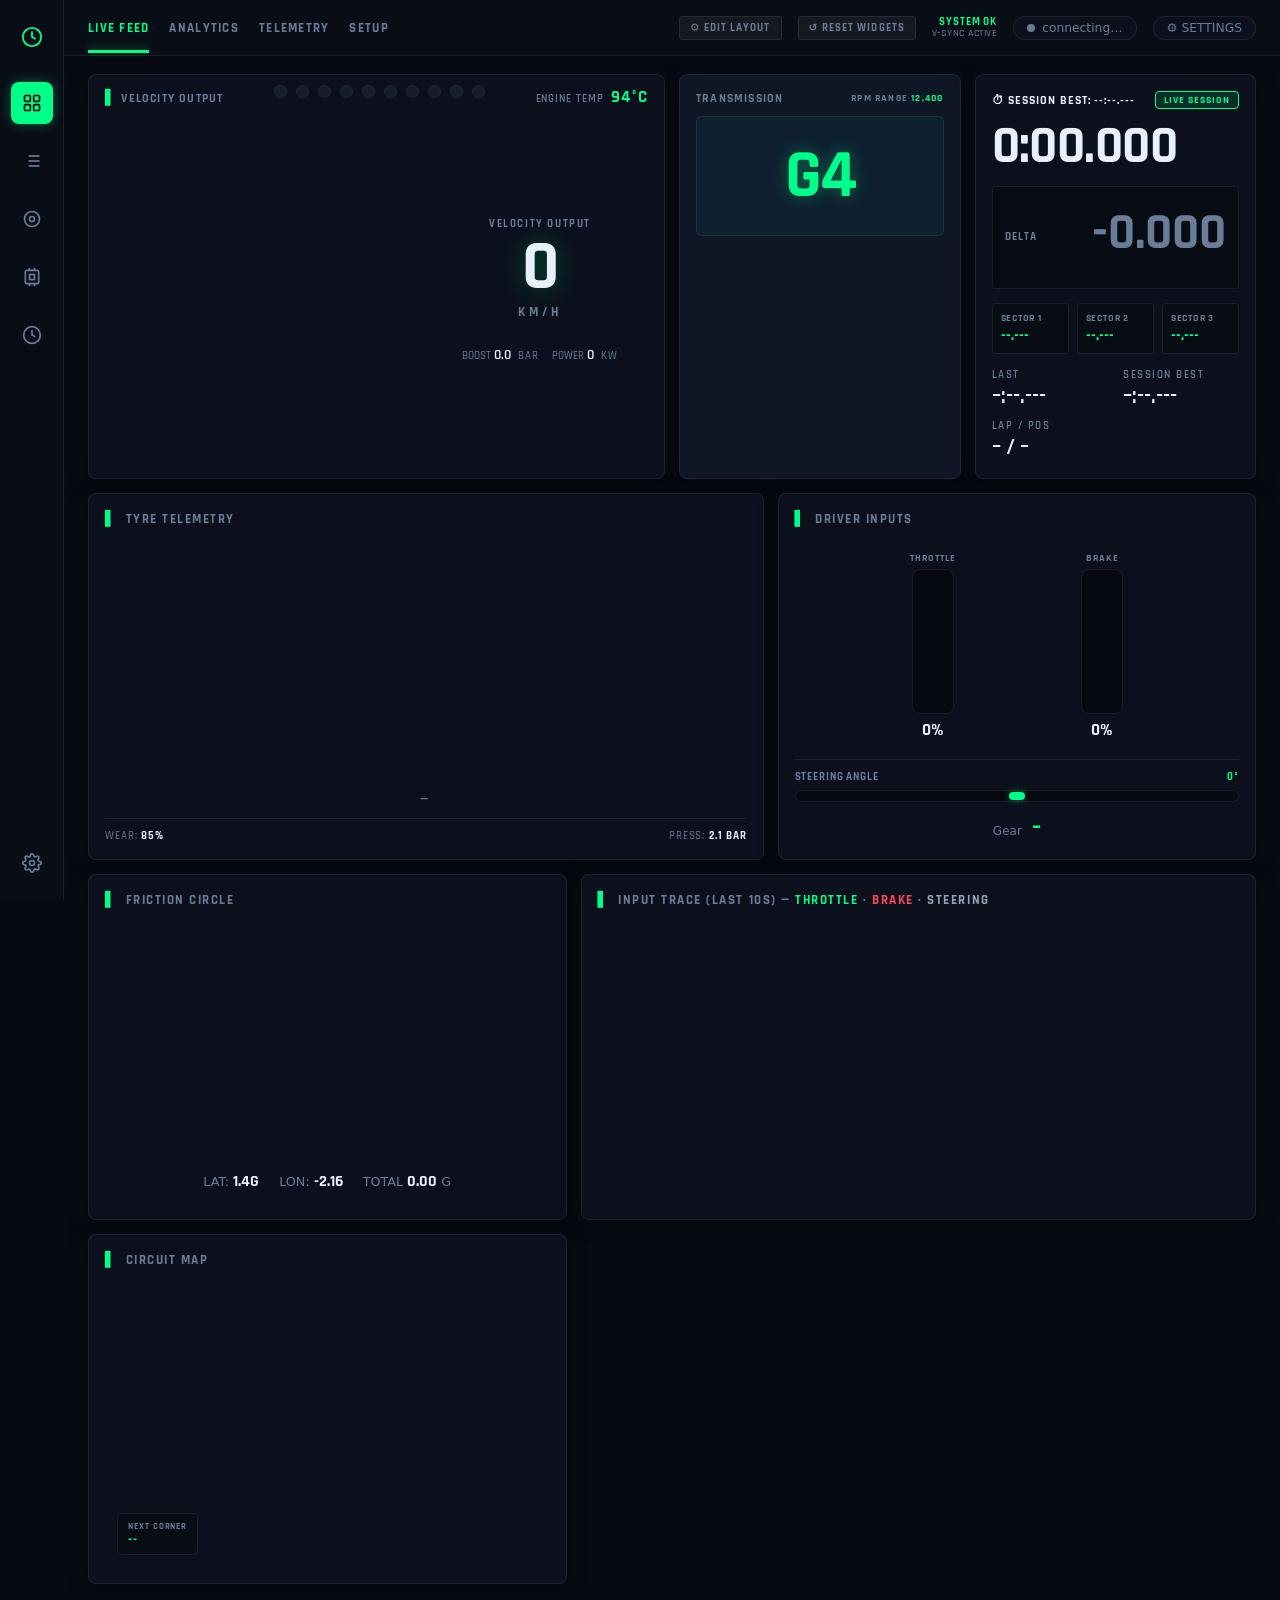
==== commit 520c6c53: "feat: implement dark motorsport-themed UI with dashboard and telemetry panels" ====
--- a/app/static/index.html
+++ b/app/static/index.html
@@ -12,7 +12,7 @@
 
 <aside class="app-sidebar">
   <div class="sidebar-top">
-    <div class="brutalist-brand-hdr">
+    <div class="brutalist-brand-hdr brutalist-only">
       <div class="proto-title">PROTO-E <span class="proto-num">01</span></div>
       <div class="proto-conn">CONNECTED - 5G</div>
     </div>
@@ -21,33 +21,33 @@
     </div>
     <a href="index.html" class="sidebar-icon active" title="Live Dashboard">
       <svg width="20" height="20" viewBox="0 0 24 24" fill="none" stroke="currentColor" stroke-width="2"><rect x="3" y="3" width="7" height="7" rx="1"/><rect x="14" y="3" width="7" height="7" rx="1"/><rect x="14" y="14" width="7" height="7" rx="1"/><rect x="3" y="14" width="7" height="7" rx="1"/></svg>
-      <span class="sb-label">Live Feed</span>
+      <span class="sb-label brutalist-only">Live Feed</span>
     </a>
     <a href="analysis.html" class="sidebar-icon" title="Session Analysis">
       <svg width="20" height="20" viewBox="0 0 24 24" fill="none" stroke="currentColor" stroke-width="2"><line x1="8" y1="6" x2="21" y2="6"/><line x1="8" y1="12" x2="21" y2="12"/><line x1="8" y1="18" x2="21" y2="18"/><line x1="3" y1="6" x2="3.01" y2="6"/><line x1="3" y1="12" x2="3.01" y2="12"/><line x1="3" y1="18" x2="3.01" y2="18"/></svg>
-      <span class="sb-label">Lap Analysis</span>
+      <span class="sb-label brutalist-only">Lap Analysis</span>
     </a>
     <a href="#w-tyre" class="sidebar-icon" title="Tire Data">
       <svg width="20" height="20" viewBox="0 0 24 24" fill="none" stroke="currentColor" stroke-width="2"><circle cx="12" cy="12" r="9"/><circle cx="12" cy="12" r="3"/></svg>
-      <span class="sb-label">Tire Data</span>
+      <span class="sb-label brutalist-only">Tire Data</span>
     </a>
     <a href="#w-raw" class="sidebar-icon" title="Raw Telemetry">
       <svg width="20" height="20" viewBox="0 0 24 24" fill="none" stroke="currentColor" stroke-width="2"><rect x="4" y="4" width="16" height="16" rx="2"/><rect x="9" y="9" width="6" height="6"/><line x1="9" y1="1" x2="9" y2="4"/><line x1="15" y1="1" x2="15" y2="4"/><line x1="9" y1="20" x2="9" y2="23"/><line x1="15" y1="20" x2="15" y2="23"/></svg>
-      <span class="sb-label">Engine Logs</span>
+      <span class="sb-label brutalist-only">Engine Logs</span>
     </a>
     <a href="analysis.html" class="sidebar-icon" title="History">
       <svg width="20" height="20" viewBox="0 0 24 24" fill="none" stroke="currentColor" stroke-width="2"><circle cx="12" cy="12" r="10"/><polyline points="12 6 12 12 16 14"/></svg>
-      <span class="sb-label">History</span>
+      <span class="sb-label brutalist-only">History</span>
     </a>
   </div>
 
-  <div class="sidebar-mid-btn">
+  <div class="sidebar-mid-btn brutalist-only">
     <button class="btn-export-data" type="button">EXPORT DATA</button>
   </div>
 
   <div class="sidebar-bottom">
-    <div class="sb-link"><span class="sb-icon">❓</span> Support</div>
-    <div class="sb-link"><span class="sb-icon">⚙</span> Diagnostics</div>
+    <div class="sb-link brutalist-only"><span class="sb-icon">❓</span> Support</div>
+    <div class="sb-link brutalist-only"><span class="sb-icon">⚙</span> Diagnostics</div>
     <div id="sidebar-settings-btn" class="sidebar-icon clickable" title="Settings" aria-label="Settings">
       <svg width="20" height="20" viewBox="0 0 24 24" fill="none" stroke="currentColor" stroke-width="2"><circle cx="12" cy="12" r="3"/><path d="M19.4 15a1.65 1.65 0 0 0 .33 1.82l.06.06a2 2 0 0 1 0 2.83 2 2 0 0 1-2.83 0l-.06-.06a1.65 1.65 0 0 0-1.82-.33 1.65 1.65 0 0 0-1 1.51V21a2 2 0 0 1-2 2 2 2 0 0 1-2-2v-.09A1.65 1.65 0 0 0 9 19.4a1.65 1.65 0 0 0-1.82.33l-.06.06a2 2 0 0 1-2.83 0 2 2 0 0 1 0-2.83l.06-.06a1.65 1.65 0 0 0 .33-1.82 1.65 1.65 0 0 0-1.51-1H3a2 2 0 0 1-2-2 2 2 0 0 1 2-2h.09A1.65 1.65 0 0 0 4.6 9a1.65 1.65 0 0 0-.33-1.82l-.06-.06a2 2 0 0 1 0-2.83 2 2 0 0 1 2.83 0l.06.06a1.65 1.65 0 0 0 1.82.33H9a1.65 1.65 0 0 0 1-1.51V3a2 2 0 0 1 2-2 2 2 0 0 1 2 2v.09a1.65 1.65 0 0 0 1 1.51 1.65 1.65 0 0 0 1.82-.33l.06-.06a2 2 0 0 1 2.83 0 2 2 0 0 1 0 2.83l-.06.06a1.65 1.65 0 0 0-.33 1.82V9a1.65 1.65 0 0 0 1.51 1H21a2 2 0 0 1 2 2 2 2 0 0 1-2 2h-.09a1.65 1.65 0 0 0-1.51 1z"/></svg>
     </div>
@@ -56,7 +56,7 @@
 
 <div class="app-main">
   <header>
-    <div class="apex-header-title">APEX TELEMETRY</div>
+    <div class="apex-header-title brutalist-only">APEX TELEMETRY</div>
     <nav class="top-nav">
       <a class="active" href="index.html">LIVE FEED</a>
       <a href="analysis.html">ANALYTICS</a>
@@ -109,7 +109,7 @@
           <div class="sub-hdr micro">VELOCITY OUTPUT</div>
           <div id="speed" class="speed-italic">0</div>
           <div id="speed-unit">KM/H</div>
-          <div class="vel-histogram" id="vel-bars">
+          <div class="vel-histogram brutalist-only" id="vel-bars">
             <span style="height:25%"></span><span style="height:40%"></span>
             <span style="height:20%"></span><span style="height:60%"></span>
             <span style="height:85%"></span><span style="height:70%"></span>
@@ -124,7 +124,7 @@
       </div>
     </section>
 
-    <!-- Top Right Transmission G4 Block Panel -->
+    <!-- Top Right Transmission Gear Panel -->
     <section class="panel span3 brutalist-gear-panel" id="w-transmission">
       <div class="gear-card-hdr">
         <span class="lbl">TRANSMISSION</span>
@@ -138,13 +138,13 @@
     <!-- Top Right Lap Delta Panel -->
     <section class="panel span3 session-panel" id="w-session">
       <div class="session-hdr-row">
-        <div class="session-best-txt">LAP DELTA</div>
+        <div class="session-best-txt"><span class="hdr-cyber">⏱ SESSION BEST: <span id="session-best-val">--:--.---</span></span><span class="hdr-brutalist">LAP DELTA</span></div>
         <div class="live-tag">LIVE SESSION</div>
       </div>
 
       <div class="lap-main-display brutalist-delta-display">
-        <div id="lap-cur" class="lap-cur-split"><span class="main-time">0:44.</span><span class="sub-time">298</span></div>
-        <div class="timer-sq-icon">⏱</div>
+        <div id="lap-cur" class="lap-cur-split"><span class="main-time">0:00.</span><span class="sub-time">000</span></div>
+        <div class="timer-sq-icon brutalist-only">⏱</div>
       </div>
 
       <div class="delta-box">
@@ -174,14 +174,14 @@
       </div>
     </section>
 
-    <!-- Thermal Matrix Panel -->
+    <!-- Thermal Matrix / Tyre Telemetry Panel -->
     <section class="panel span7 tyre-panel" id="w-tyre">
-      <h2><span class="bar-accent">▌</span> THERMAL MATRIX <span class="tm-dots"><i></i><i></i><i></i></span></h2>
+      <h2><span class="bar-accent">▌</span> <span class="hdr-cyber">TYRE TELEMETRY</span><span class="hdr-brutalist">THERMAL MATRIX <span class="tm-dots"><i></i><i></i><i></i></span></span></h2>
       <div class="tyre-container">
         <canvas id="grip"></canvas>
       </div>
 
-      <div class="thermal-matrix-cards">
+      <div class="thermal-matrix-cards brutalist-only">
         <div class="tm-card">
           <div class="tm-lbl">FRONT LEFT</div>
           <div class="tm-val" id="tm-fl-val">92°C</div>
@@ -204,7 +204,7 @@
         </div>
       </div>
 
-      <div class="brutalist-alert-banner">
+      <div class="brutalist-alert-banner brutalist-only">
         <span class="alert-icon">⚠</span>
         <span class="alert-text">CRITICAL: BRAKE TEMPERATURE NOMINAL</span>
         <span class="alert-sq"></span>
@@ -217,10 +217,10 @@
       </div>
     </section>
 
-    <!-- Battery SOC / Inputs Panel -->
+    <!-- Driver Inputs / Battery SOC Panel -->
     <section class="panel span5" id="w-inputs">
-      <h2><span class="bar-accent">▌</span> BATTERY SOC</h2>
-      <div class="battery-soc-block">
+      <h2><span class="bar-accent">▌</span> <span class="hdr-cyber">DRIVER INPUTS</span><span class="hdr-brutalist">BATTERY SOC</span></h2>
+      <div class="battery-soc-block brutalist-only">
         <div class="soc-pct-hero" id="soc-pct-val">68% <span class="bolt">⚡</span></div>
         <div class="soc-blocks-row" id="soc-blocks">
           <i class="on"></i><i class="on"></i><i class="on"></i><i class="on"></i><i class="on"></i><i></i><i></i><i></i>
@@ -251,9 +251,9 @@
 
     <!-- Friction Circle / G-Force Vector Panel -->
     <section class="panel span5" id="w-friction">
-      <h2><span class="bar-accent">▌</span> G-FORCE VECTOR</h2>
+      <h2><span class="bar-accent">▌</span> <span class="hdr-cyber">FRICTION CIRCLE</span><span class="hdr-brutalist">G-FORCE VECTOR</span></h2>
       <canvas id="friction"></canvas>
-      <div class="g-force-vector-grid">
+      <div class="g-force-vector-grid brutalist-only">
         <div class="g-crosshair">
           <div id="g-dot-vector" class="g-dot-vector"></div>
         </div>
@@ -265,10 +265,10 @@
       </div>
     </section>
 
-    <!-- Lap History Log Table Panel -->
+    <!-- Input Trace / Lap History Log Table Panel -->
     <section class="panel span7" id="w-strip">
-      <h2><span class="bar-accent">▌</span> LAP HISTORY LOG</h2>
-      <table class="lhl-table">
+      <h2><span class="bar-accent">▌</span> <span class="hdr-cyber">INPUT TRACE (LAST 10s) — <span class="lg-th">throttle</span> · <span class="lg-br">brake</span> · <span class="lg-st">steering</span></span><span class="hdr-brutalist">LAP HISTORY LOG</span></h2>
+      <table class="lhl-table brutalist-only">
         <thead>
           <tr><th>LAP</th><th>S1</th><th>S2</th><th>S3</th><th>TOTAL</th></tr>
         </thead>
@@ -278,12 +278,13 @@
           <tr><td>02</td><td>12.441</td><td>19.002</td><td>14.120</td><td>0:45.563</td></tr>
         </tbody>
       </table>
-      <canvas id="strip" style="display:none"></canvas>
+      <canvas id="strip" class="cyber-only"></canvas>
     </section>
 
     <!-- Circuit Map Panel -->
     <section class="panel span5" id="w-circuit">
-      <div class="circuit-hdr-badge">
+      <h2 class="hdr-cyber"><span class="bar-accent">▌</span> CIRCUIT MAP <span id="map-track-name"></span></h2>
+      <div class="circuit-hdr-badge brutalist-only">
         <span class="lt-tag">LIVE TRACKING</span>
         <div class="track-title-hero" id="track-title-hero">INTERLAGOS</div>
       </div>
@@ -293,7 +294,7 @@
           <span class="c-lbl">NEXT CORNER</span>
           <span class="c-val" id="next-corner-val">--</span>
         </div>
-        <div class="telemetry-coords-tag">23.7011° S, 46.6972° W</div>
+        <div class="telemetry-coords-tag brutalist-only">23.7011° S, 46.6972° W</div>
       </div>
     </section>
 
--- a/app/static/css/style.css
+++ b/app/static/css/style.css
@@ -1342,7 +1342,70 @@
 .raw-table td:first-child, .raw-table th:first-child { text-align: left; color: var(--muted); padding-left: 0; }
 .raw-table td:first-child em { font-style: normal; opacity: 0.65; margin-left: 4px; font-size: 0.7rem; }
 .raw-table tr:hover td { background: rgba(255, 255, 255, 0.03); }
-.raw-hint { color: var(--muted); font-size: 0.8rem; margin: 0 0 4px; }
+/* ---------- Mode Scoping (Cyber Racing vs Neo-Brutalist) ---------- */
+
+/* By default (Cyber Racing mode): hide brutalist elements */
+.brutalist-only,
+.hdr-brutalist {
+  display: none !important;
+}
+
+.hdr-cyber,
+.cyber-only {
+  display: inline-block;
+}
+canvas.cyber-only {
+  display: block !important;
+}
+
+/* Transmission Card in Cyber Racing Mode */
+.brutalist-gear-panel {
+  background: var(--panel-hi);
+  border: 1px solid var(--panel-edge);
+  border-radius: 8px;
+  padding: 16px;
+  display: flex;
+  flex-direction: column;
+  justify-content: space-between;
+}
+
+.gear-card-hdr {
+  display: flex;
+  justify-content: space-between;
+  align-items: center;
+  font-family: var(--display);
+  font-size: 0.8rem;
+  font-weight: 700;
+  letter-spacing: 0.1em;
+  color: var(--muted);
+}
+
+.gear-card-hdr .rpm-lbl {
+  font-size: 0.68rem;
+  color: var(--muted);
+  white-space: nowrap;
+}
+
+.gear-card-hdr .rpm-lbl b {
+  color: var(--accent);
+}
+
+.gear-hero-box {
+  background: rgba(0, 229, 255, 0.05);
+  border: 1px solid var(--panel-edge);
+  border-radius: 6px;
+  color: var(--accent);
+  height: 120px;
+  display: flex;
+  align-items: center;
+  justify-content: center;
+  font-family: var(--display);
+  font-size: 4.5rem;
+  font-weight: 900;
+  letter-spacing: -0.04em;
+  margin-top: 10px;
+  text-shadow: 0 0 16px var(--accent-glow);
+}
 
 /* ---------- Neo-Brutalist Theme (body.theme-brutalist) ---------- */
 
@@ -1362,6 +1425,29 @@
   --muted: #6b7c96;
 }
 
+body.theme-brutalist .brutalist-only,
+body.theme-brutalist .hdr-brutalist {
+  display: block !important;
+}
+
+body.theme-brutalist span.hdr-brutalist {
+  display: inline-block !important;
+}
+
+body.theme-brutalist .hdr-cyber,
+body.theme-brutalist .cyber-only {
+  display: none !important;
+}
+
+body.theme-brutalist .gear-hero-box {
+  background: var(--accent);
+  color: #000000;
+  text-shadow: none;
+  border: none;
+  border-radius: 0;
+  height: 140px;
+}
+
 body.theme-brutalist .app-sidebar {
   width: 220px;
   background: #06080c;
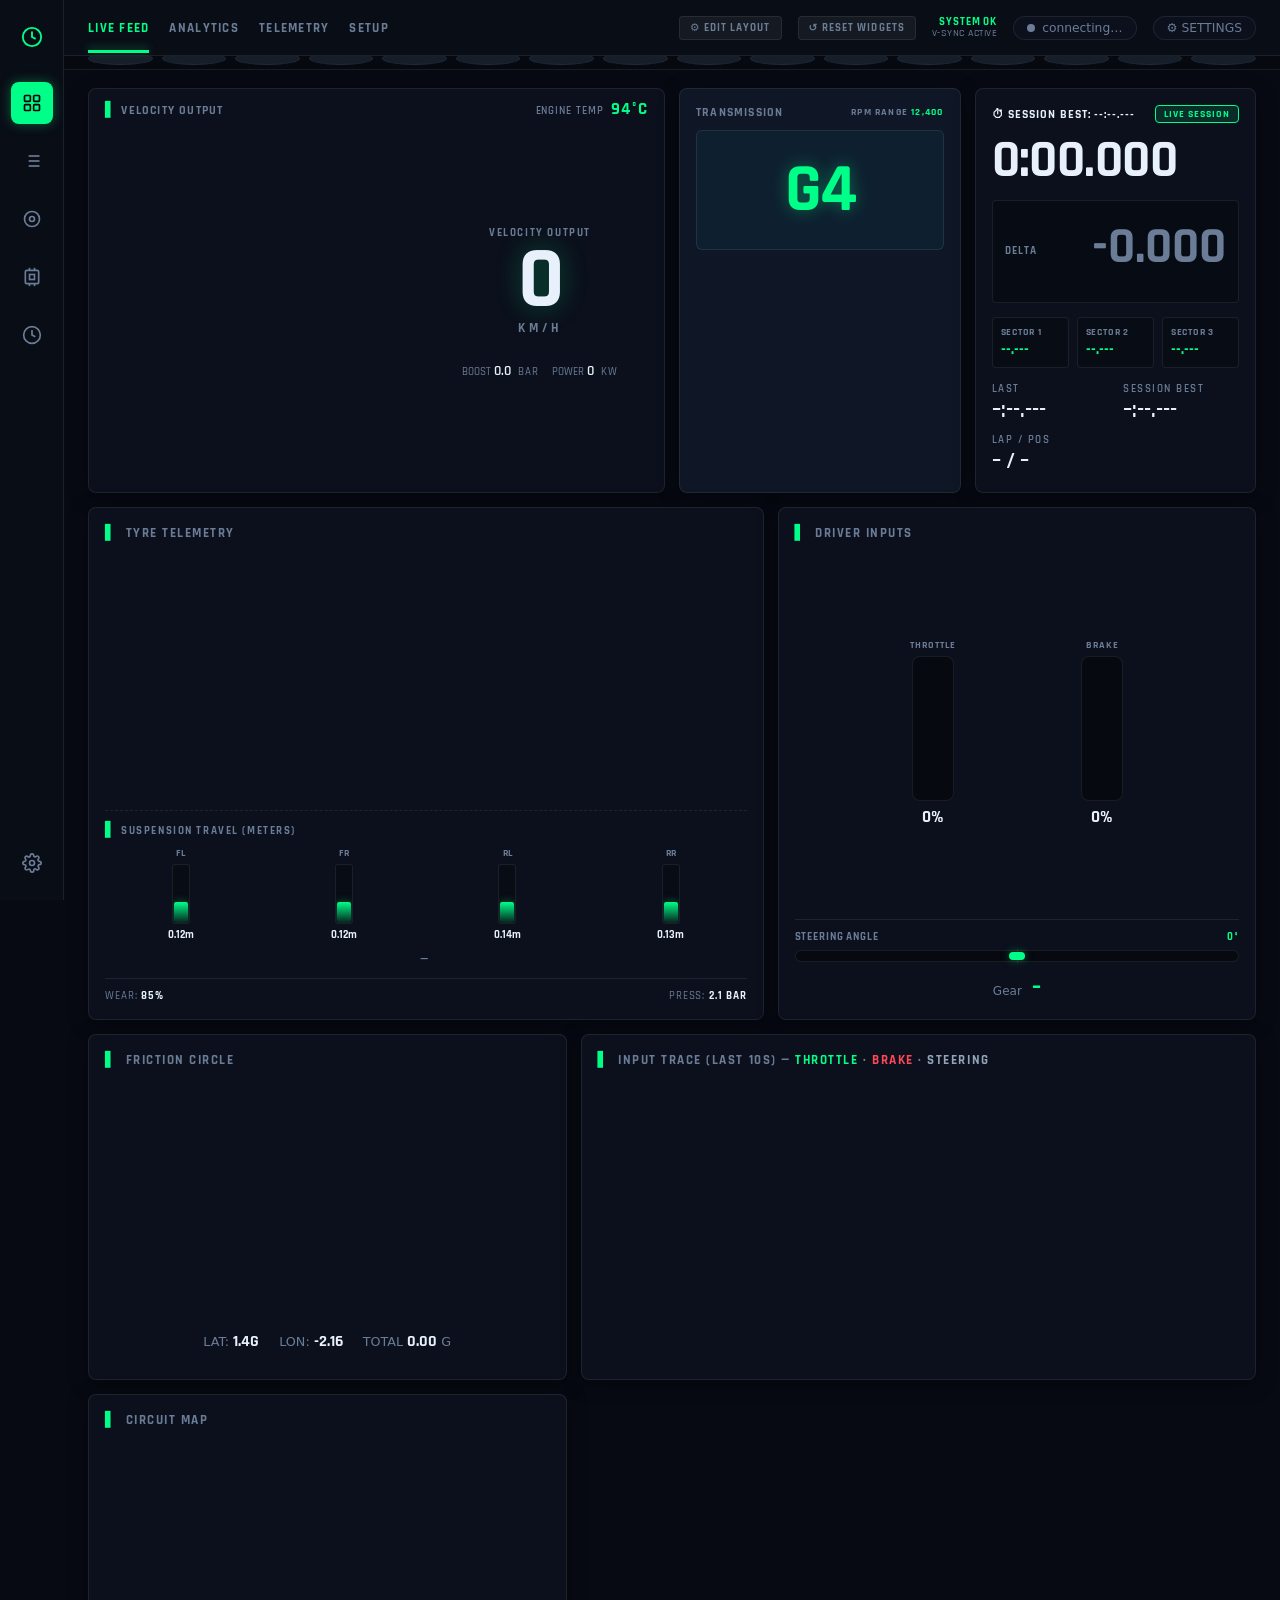
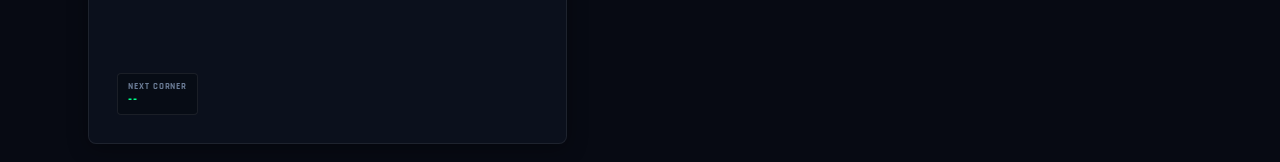
==== commit 40164b20: "feat: implement dark motorsport-themed UI dashboard with telemetry display components" ====
--- a/app/static/index.html
+++ b/app/static/index.html
@@ -77,6 +77,14 @@
       <div id="settings-btn" class="chip clickable" title="Settings" aria-label="Settings">⚙ SETTINGS</div>
     </div>
   </header>
+
+  <!-- Full Width Standalone Top LED Shift Lights Bar -->
+  <div id="top-shift-bar" class="top-shift-bar" title="RPM Shift Lights">
+    <div id="shift-lights" class="shift-lights-full">
+      <i></i><i></i><i></i><i></i><i></i><i></i><i></i><i></i>
+      <i></i><i></i><i></i><i></i><i></i><i></i><i></i><i></i>
+    </div>
+  </div>
 
   <div id="nodata" class="overlay hidden">
     <div class="box">
@@ -100,15 +108,14 @@
     <section class="panel cluster span6" id="w-cluster">
       <div class="panel-top-bar">
         <div class="sub-hdr"><span class="bar-accent">▌</span> VELOCITY OUTPUT</div>
-        <div id="shift-lights"><i></i><i></i><i></i><i></i><i></i><i></i><i></i><i></i><i></i><i></i></div>
         <div class="eng-temp-wrap">ENGINE TEMP <b id="eng-temp">94°C</b></div>
       </div>
       <div class="cluster-flex">
         <canvas id="rpm"></canvas>
-        <div class="speed-block">
+        <div class="speed-block speed-block-lg">
           <div class="sub-hdr micro">VELOCITY OUTPUT</div>
-          <div id="speed" class="speed-italic">0</div>
-          <div id="speed-unit">KM/H</div>
+          <div id="speed" class="speed-italic speed-hero-lg">0</div>
+          <div id="speed-unit" class="speed-unit-lg">KM/H</div>
           <div class="vel-histogram brutalist-only" id="vel-bars">
             <span style="height:25%"></span><span style="height:40%"></span>
             <span style="height:20%"></span><span style="height:60%"></span>
@@ -179,6 +186,33 @@
       <h2><span class="bar-accent">▌</span> <span class="hdr-cyber">TYRE TELEMETRY</span><span class="hdr-brutalist">THERMAL MATRIX <span class="tm-dots"><i></i><i></i><i></i></span></span></h2>
       <div class="tyre-container">
         <canvas id="grip"></canvas>
+      </div>
+
+      <!-- Animated Suspension Travel Meters (FL, FR, RL, RR) -->
+      <div class="susp-travel-wrap">
+        <div class="sub-hdr micro"><span class="bar-accent">▌</span> SUSPENSION TRAVEL (METERS)</div>
+        <div class="susp-meters-grid">
+          <div class="susp-meter">
+            <span class="susp-lbl">FL</span>
+            <div class="susp-track"><div id="susp-fl-bar" class="susp-fill" style="height: 35%"></div></div>
+            <b id="susp-fl-val" class="susp-val">0.12m</b>
+          </div>
+          <div class="susp-meter">
+            <span class="susp-lbl">FR</span>
+            <div class="susp-track"><div id="susp-fr-bar" class="susp-fill" style="height: 35%"></div></div>
+            <b id="susp-fr-val" class="susp-val">0.12m</b>
+          </div>
+          <div class="susp-meter">
+            <span class="susp-lbl">RL</span>
+            <div class="susp-track"><div id="susp-rl-bar" class="susp-fill" style="height: 35%"></div></div>
+            <b id="susp-rl-val" class="susp-val">0.14m</b>
+          </div>
+          <div class="susp-meter">
+            <span class="susp-lbl">RR</span>
+            <div class="susp-track"><div id="susp-rr-bar" class="susp-fill" style="height: 35%"></div></div>
+            <b id="susp-rr-val" class="susp-val">0.13m</b>
+          </div>
+        </div>
       </div>
 
       <div class="thermal-matrix-cards brutalist-only">
--- a/app/static/css/style.css
+++ b/app/static/css/style.css
@@ -1957,3 +1957,138 @@
   transition: transform 0.1s linear;
 }
 
+/* ---------- Full Width Top Standalone Shift Lights Bar ---------- */
+
+.top-shift-bar {
+  width: 100%;
+  height: 14px;
+  background: #060910;
+  border-bottom: 1px solid var(--panel-edge);
+  padding: 2px 24px;
+  display: flex;
+  align-items: center;
+  justify-content: center;
+  z-index: 18;
+}
+
+.shift-lights-full {
+  width: 100%;
+  max-width: 1400px;
+  display: flex;
+  gap: 6px;
+  height: 100%;
+}
+
+.shift-lights-full i {
+  flex: 1;
+  height: 100%;
+  background: rgba(255, 255, 255, 0.08);
+  border-radius: 2px;
+  transition: background 0.08s ease, box-shadow 0.08s ease;
+}
+
+.shift-lights-full i.on {
+  background: #00ff88;
+  box-shadow: 0 0 10px #00ff88;
+}
+
+.shift-lights-full i.warn {
+  background: #ffb703;
+  box-shadow: 0 0 10px #ffb703;
+}
+
+.shift-lights-full i.red {
+  background: #ff3355;
+  box-shadow: 0 0 12px #ff3355;
+}
+
+.shift-lights-full i.flash {
+  background: #00e5ff;
+  box-shadow: 0 0 16px #00e5ff;
+  animation: flash-led 0.1s infinite alternate;
+}
+
+@keyframes flash-led {
+  0% { opacity: 1; background: #ff3355; }
+  100% { opacity: 0.3; background: #00e5ff; }
+}
+
+/* ---------- Velocity Hero Larger Content ---------- */
+
+.speed-hero-lg {
+  font-size: 5.8rem !important;
+  font-weight: 900 !important;
+  line-height: 0.85 !important;
+  letter-spacing: -0.04em !important;
+}
+
+.speed-unit-lg {
+  font-size: 1.1rem;
+  font-weight: 800;
+  color: var(--accent);
+  margin-top: 4px;
+}
+
+.speed-block-lg {
+  display: flex;
+  flex-direction: column;
+  justify-content: center;
+}
+
+/* ---------- Animated Suspension Travel Meters ---------- */
+
+.susp-travel-wrap {
+  margin-top: 14px;
+  padding-top: 10px;
+  border-top: 1px dashed rgba(255, 255, 255, 0.08);
+}
+
+.susp-meters-grid {
+  display: grid;
+  grid-template-columns: repeat(4, 1fr);
+  gap: 12px;
+  margin-top: 8px;
+}
+
+.susp-meter {
+  display: flex;
+  flex-direction: column;
+  align-items: center;
+  gap: 4px;
+}
+
+.susp-lbl {
+  font-family: var(--display);
+  font-size: 0.68rem;
+  font-weight: 800;
+  color: var(--muted);
+}
+
+.susp-track {
+  width: 18px;
+  height: 60px;
+  background: #080c14;
+  border: 1px solid var(--panel-edge);
+  border-radius: 3px;
+  display: flex;
+  align-items: flex-end;
+  overflow: hidden;
+  padding: 1px;
+}
+
+.susp-fill {
+  width: 100%;
+  background: linear-gradient(to top, var(--accent-dim), var(--accent));
+  border-radius: 2px;
+  transition: height 0.08s ease-out;
+  box-shadow: 0 0 8px var(--accent-glow);
+}
+
+.susp-val {
+  font-family: var(--display);
+  font-size: 0.75rem;
+  font-weight: 700;
+  color: var(--text);
+  font-variant-numeric: tabular-nums;
+}
+
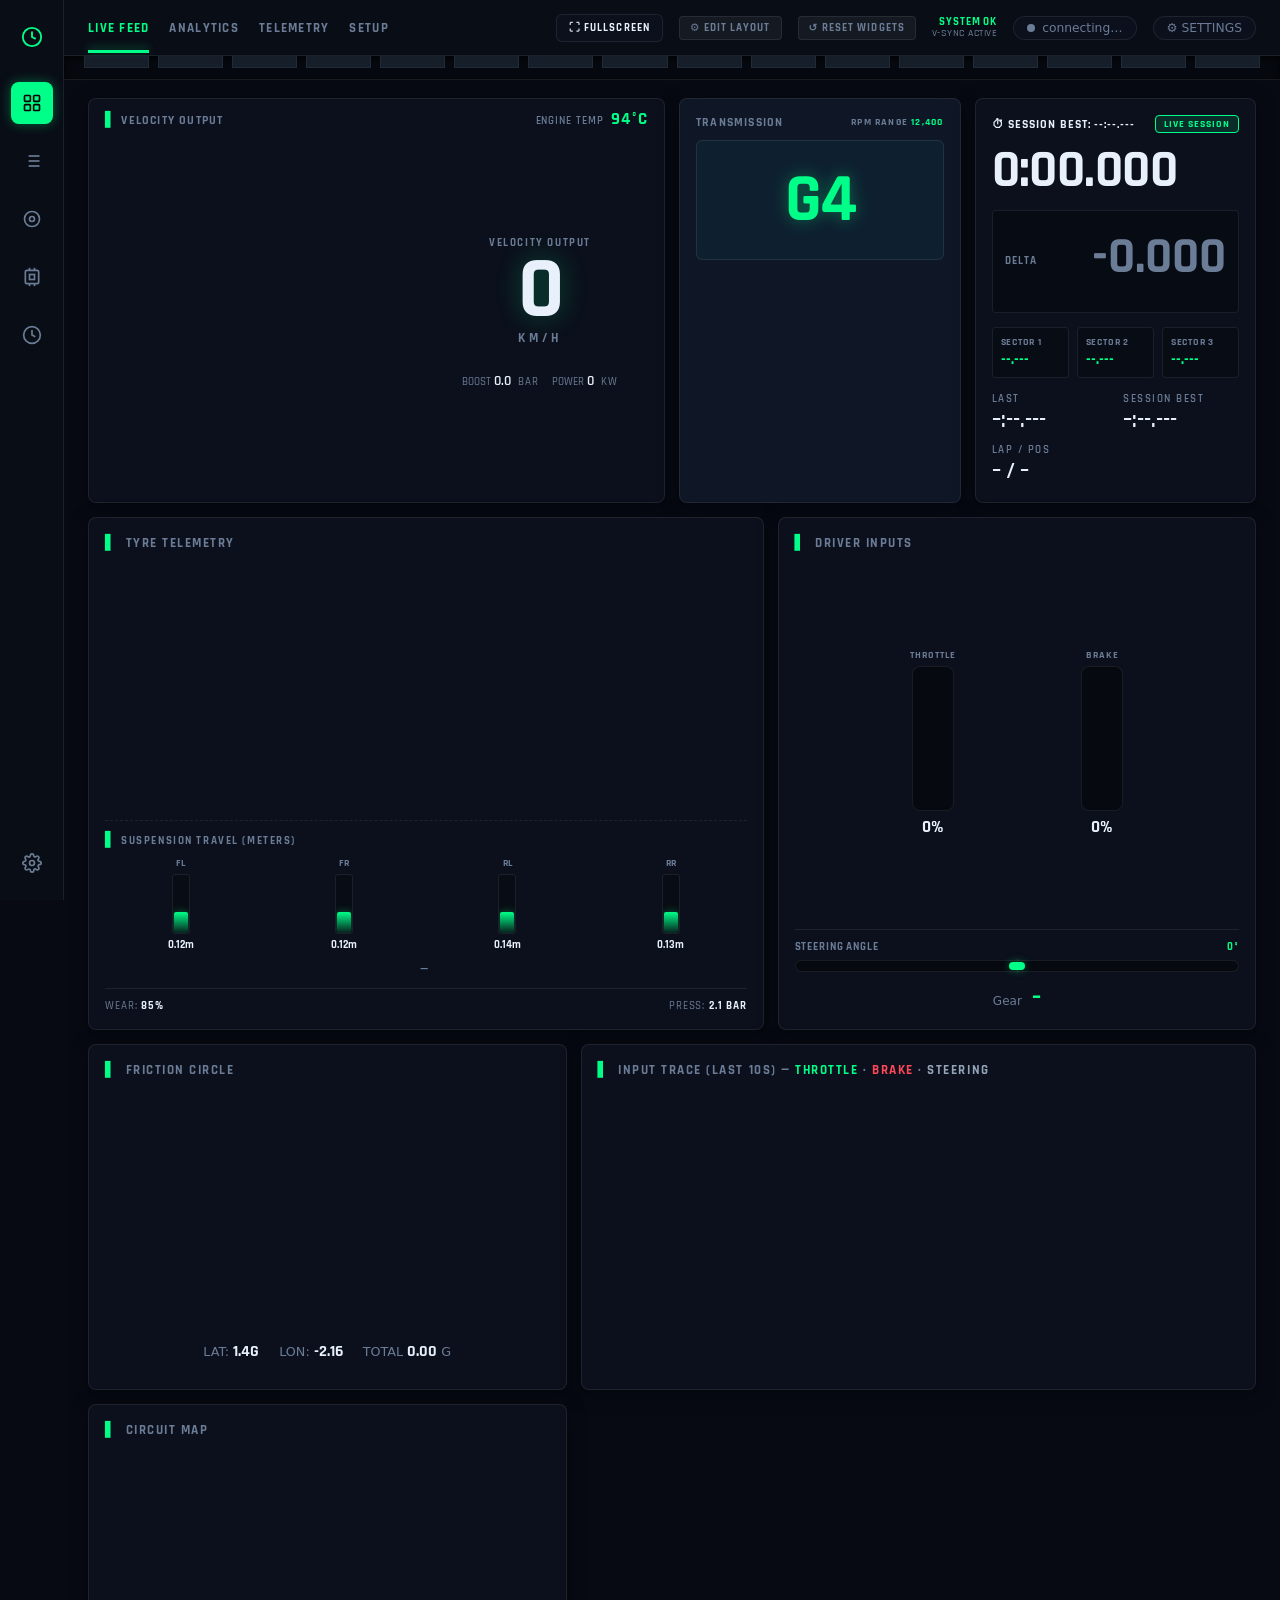
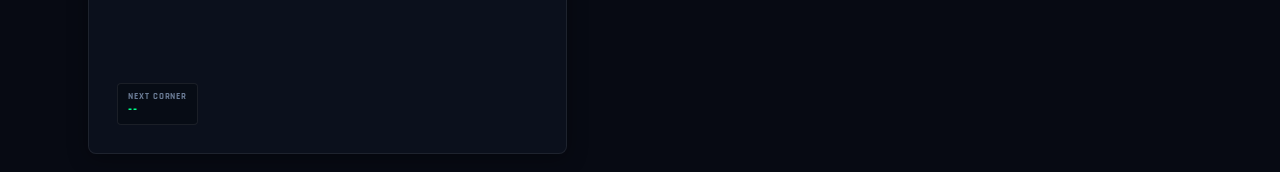
==== commit 446e32f2: "feat: implement draggable, resizable, and zoomable widget layout system with local storage persisten" ====
--- a/app/static/index.html
+++ b/app/static/index.html
@@ -65,6 +65,7 @@
     </nav>
 
     <div class="header-right">
+      <button id="btn-fullscreen" class="btn-fullscreen" title="Toggle immersive fullscreen mode">⛶ FULLSCREEN</button>
       <button id="btn-edit-layout" class="btn-edit-layout" title="Customize dashboard layout">⚙ EDIT LAYOUT</button>
       <button id="btn-reset-layout" class="btn-reset-layout" title="Reset all widgets to default positions and sizes">↺ RESET WIDGETS</button>
       <div class="sys-status">
--- a/app/static/css/style.css
+++ b/app/static/css/style.css
@@ -1957,60 +1957,113 @@
   transition: transform 0.1s linear;
 }
 
+.resize-corner-handle {
+  display: none;
+  position: absolute;
+  bottom: 2px;
+  right: 4px;
+  width: 18px;
+  height: 18px;
+  color: var(--accent);
+  font-size: 0.8rem;
+  line-height: 18px;
+  cursor: se-resize;
+  user-select: none;
+  z-index: 25;
+  transition: transform 0.1s ease;
+}
+
+body.layout-edit-mode .resize-corner-handle {
+  display: block;
+}
+
+.resize-corner-handle:hover {
+  color: #ffffff;
+  transform: scale(1.25);
+}
+
 /* ---------- Full Width Top Standalone Shift Lights Bar ---------- */
 
 .top-shift-bar {
   width: 100%;
-  height: 14px;
-  background: #060910;
+  height: 24px;
+  background: #05080e;
   border-bottom: 1px solid var(--panel-edge);
-  padding: 2px 24px;
+  padding: 3px 20px;
   display: flex;
   align-items: center;
   justify-content: center;
   z-index: 18;
+  box-shadow: inset 0 2px 6px rgba(0, 0, 0, 0.8);
 }
 
 .shift-lights-full {
   width: 100%;
   max-width: 1400px;
   display: flex;
-  gap: 6px;
+  gap: 8px;
   height: 100%;
+  align-items: center;
 }
 
 .shift-lights-full i {
   flex: 1;
-  height: 100%;
-  background: rgba(255, 255, 255, 0.08);
-  border-radius: 2px;
-  transition: background 0.08s ease, box-shadow 0.08s ease;
+  height: 16px;
+  background: rgba(255, 255, 255, 0.04);
+  border: 1px solid rgba(255, 255, 255, 0.15);
+  border-radius: 0px !important;
+  transition: all 0.06s ease;
 }
 
 .shift-lights-full i.on {
   background: #00ff88;
-  box-shadow: 0 0 10px #00ff88;
+  border-color: #00ff88;
+  border-radius: 0px !important;
+  box-shadow: 0 0 14px #00ff88, inset 0 0 4px #ffffff;
 }
 
 .shift-lights-full i.warn {
   background: #ffb703;
-  box-shadow: 0 0 10px #ffb703;
+  border-color: #ffb703;
+  border-radius: 0px !important;
+  box-shadow: 0 0 14px #ffb703, inset 0 0 4px #ffffff;
 }
 
 .shift-lights-full i.red {
   background: #ff3355;
-  box-shadow: 0 0 12px #ff3355;
+  border-color: #ff3355;
+  border-radius: 0px !important;
+  box-shadow: 0 0 16px #ff3355, inset 0 0 4px #ffffff;
 }
 
 .shift-lights-full i.flash {
   background: #00e5ff;
-  box-shadow: 0 0 16px #00e5ff;
-  animation: flash-led 0.1s infinite alternate;
+  border-color: #00e5ff;
+  border-radius: 0px !important;
+  box-shadow: 0 0 22px #00e5ff, inset 0 0 6px #ffffff;
+  animation: flash-led 0.08s infinite alternate;
+}
+
+body.theme-brutalist .top-shift-bar {
+  background: #06080c;
+  border-bottom: 2px solid #192230;
+  height: 26px;
+}
+
+body.theme-brutalist .shift-lights-full i {
+  border-radius: 0px;
+  border: 1px solid #1b2638;
+}
+
+body.theme-brutalist .shift-lights-full i.on {
+  background: #00e5ff;
+  border-color: #00e5ff;
+  box-shadow: 0 0 12px rgba(0, 229, 255, 0.8);
 }
 
 @keyframes flash-led {
-  0% { opacity: 1; background: #ff3355; }
-  100% { opacity: 0.3; background: #00e5ff; }
+  0% { opacity: 1; background: #ff3355; border-color: #ff3355; }
+  100% { opacity: 0.35; background: #00e5ff; border-color: #00e5ff; }
 }
 
 /* ---------- Velocity Hero Larger Content ---------- */
@@ -2092,3 +2145,63 @@
   font-variant-numeric: tabular-nums;
 }
 
+/* ---------- Immersive Fullscreen Mode & Controls ---------- */
+
+.btn-fullscreen {
+  font-family: var(--display);
+  font-size: 0.72rem;
+  font-weight: 800;
+  letter-spacing: 0.1em;
+  padding: 6px 12px;
+  background: var(--panel-lo);
+  border: 1px solid var(--panel-edge);
+  color: var(--text);
+  border-radius: 6px;
+  cursor: pointer;
+  transition: all 0.2s ease;
+}
+
+.btn-fullscreen:hover {
+  background: var(--accent);
+  color: #000000;
+  border-color: var(--accent);
+  box-shadow: 0 0 12px var(--accent-glow);
+}
+
+.btn-fullscreen.active {
+  background: var(--accent);
+  color: #000000;
+  border-color: var(--accent);
+}
+
+body.theme-brutalist .btn-fullscreen {
+  border-radius: 0px;
+  border: 2px solid #192230;
+}
+
+body.immersive-fullscreen .app-sidebar {
+  display: none !important;
+}
+
+body.immersive-fullscreen header nav.top-nav,
+body.immersive-fullscreen header .apex-header-title,
+body.immersive-fullscreen header .sys-status,
+body.immersive-fullscreen header #car-chip {
+  display: none !important;
+}
+
+body.immersive-fullscreen header {
+  height: 44px;
+  background: rgba(5, 8, 14, 0.95);
+  border-bottom: 1px solid var(--panel-edge);
+  padding: 0 16px;
+  position: relative;
+  z-index: 50;
+}
+
+body.immersive-fullscreen main.grid {
+  padding: 12px 16px;
+  width: 100vw;
+  flex: 1;
+}
+
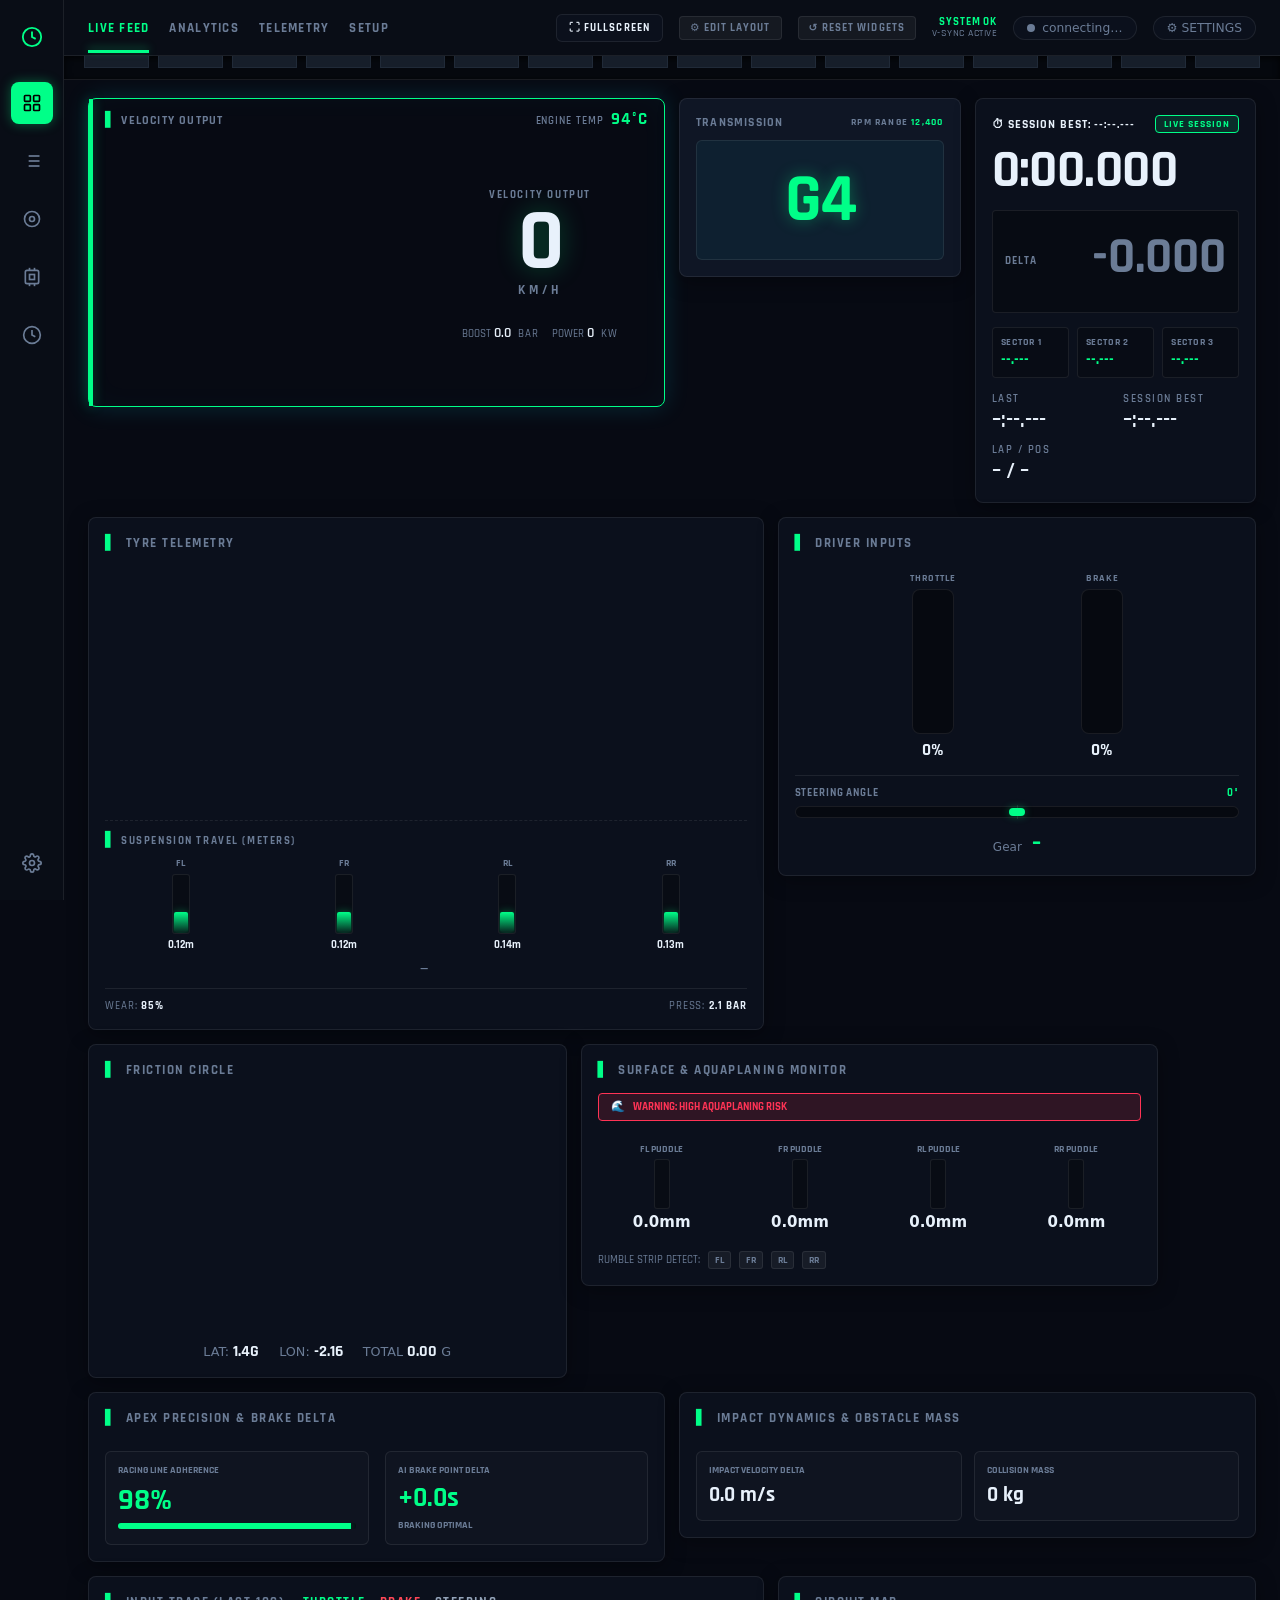
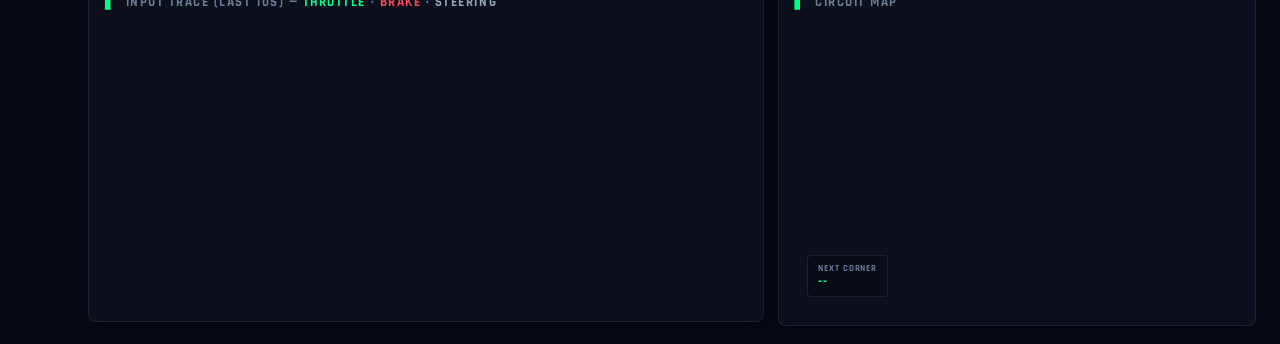
==== commit 424f1df3: "new widgets" ====
--- a/app/static/index.html
+++ b/app/static/index.html
@@ -333,6 +333,76 @@
       </div>
     </section>
 
+    <!-- Aquaplaning & Surface Condition Panel -->
+    <section class="panel span6" id="w-surface">
+      <h2><span class="bar-accent">▌</span> SURFACE & AQUAPLANING MONITOR</h2>
+      <div id="aqua-alert-banner" class="aqua-alert hidden">
+        <span class="alert-icon">🌊</span>
+        <span class="alert-text">WARNING: HIGH AQUAPLANING RISK</span>
+      </div>
+      <div class="puddle-grid">
+        <div class="puddle-card">
+          <span class="p-lbl">FL PUDDLE</span>
+          <div class="p-track"><div id="puddle-fl-bar" class="p-fill" style="height: 0%"></div></div>
+          <b id="puddle-fl-val">0.0mm</b>
+        </div>
+        <div class="puddle-card">
+          <span class="p-lbl">FR PUDDLE</span>
+          <div class="p-track"><div id="puddle-fr-bar" class="p-fill" style="height: 0%"></div></div>
+          <b id="puddle-fr-val">0.0mm</b>
+        </div>
+        <div class="puddle-card">
+          <span class="p-lbl">RL PUDDLE</span>
+          <div class="p-track"><div id="puddle-rl-bar" class="p-fill" style="height: 0%"></div></div>
+          <b id="puddle-rl-val">0.0mm</b>
+        </div>
+        <div class="puddle-card">
+          <span class="p-lbl">RR PUDDLE</span>
+          <div class="p-track"><div id="puddle-rr-bar" class="p-fill" style="height: 0%"></div></div>
+          <b id="puddle-rr-val" class="p-val">0.0mm</b>
+        </div>
+      </div>
+      <div class="kerb-row">
+        <span>RUMBLE STRIP DETECT:</span>
+        <span id="kerb-fl" class="kerb-chip">FL</span>
+        <span id="kerb-fr" class="kerb-chip">FR</span>
+        <span id="kerb-rl" class="kerb-chip">RL</span>
+        <span id="kerb-rr" class="kerb-chip">RR</span>
+      </div>
+    </section>
+
+    <!-- Apex Precision & AI Braking Delta Panel -->
+    <section class="panel span6" id="w-apex">
+      <h2><span class="bar-accent">▌</span> APEX PRECISION & BRAKE DELTA</h2>
+      <div class="apex-flex">
+        <div class="apex-metric">
+          <div class="apex-hdr">RACING LINE ADHERENCE</div>
+          <div class="apex-pct" id="line-pct">98%</div>
+          <div class="apex-track"><div id="line-bar" class="apex-fill" style="width: 98%"></div></div>
+        </div>
+        <div class="apex-metric">
+          <div class="apex-hdr">AI BRAKE POINT DELTA</div>
+          <div class="apex-delta-val" id="ai-brake-val">+0.0s</div>
+          <div class="apex-sub" id="ai-brake-sub">BRAKING OPTIMAL</div>
+        </div>
+      </div>
+    </section>
+
+    <!-- Impact Energy & Collision Dynamics Panel -->
+    <section class="panel span6" id="w-impact">
+      <h2><span class="bar-accent">▌</span> IMPACT DYNAMICS & OBSTACLE MASS</h2>
+      <div class="impact-readout">
+        <div class="impact-card">
+          <div class="imp-lbl">IMPACT VELOCITY DELTA</div>
+          <b id="imp-vel-val">0.0 m/s</b>
+        </div>
+        <div class="impact-card">
+          <div class="imp-lbl">COLLISION MASS</div>
+          <b id="imp-mass-val">0 kg</b>
+        </div>
+      </div>
+    </section>
+
     <section class="panel span12" id="w-raw" style="display:none">
       <h2><span class="bar-accent">▌</span> RAW TELEMETRY — packet values, game-native units
         <button id="raw-hold" title="Freeze the displayed values to read them — telemetry keeps recording">⏸ Hold</button>
--- a/app/static/css/style.css
+++ b/app/static/css/style.css
@@ -208,6 +208,8 @@
 main.grid {
   display: grid;
   grid-template-columns: repeat(12, 1fr);
+  grid-auto-flow: dense;
+  align-items: start;
   gap: 14px;
   padding: 18px 24px;
   width: 100%;
@@ -1912,6 +1914,26 @@
   background: var(--accent-dim) !important;
 }
 
+.widget-wrapper.drag-over-left {
+  border-left: 4px solid var(--accent) !important;
+  box-shadow: -6px 0 16px var(--accent-glow) !important;
+}
+
+.widget-wrapper.drag-over-right {
+  border-right: 4px solid var(--accent) !important;
+  box-shadow: 6px 0 16px var(--accent-glow) !important;
+}
+
+.widget-wrapper.drag-over-top {
+  border-top: 4px solid var(--accent) !important;
+  box-shadow: 0 -6px 16px var(--accent-glow) !important;
+}
+
+.widget-wrapper.drag-over-bottom {
+  border-bottom: 4px solid var(--accent) !important;
+  box-shadow: 0 6px 16px var(--accent-glow) !important;
+}
+
 .drag-handle {
   cursor: move;
   font-weight: 800;
@@ -2205,3 +2227,223 @@
   flex: 1;
 }
 
+/* ---------- Pronounced Hero Velocity Output Tile (#w-cluster) ---------- */
+
+#w-cluster {
+  border: 1px solid var(--accent) !important;
+  box-shadow: 0 0 24px rgba(0, 229, 255, 0.15), inset 0 0 30px rgba(0, 229, 255, 0.03) !important;
+  background: radial-gradient(circle at top left, rgba(0, 229, 255, 0.08), transparent 70%), var(--panel-bg) !important;
+  position: relative;
+}
+
+#w-cluster::before {
+  content: "";
+  position: absolute;
+  top: 0;
+  left: 0;
+  width: 4px;
+  height: 100%;
+  background: var(--accent);
+  box-shadow: 0 0 12px var(--accent-glow);
+}
+
+/* ---------- Car Performance PI Header Chip ---------- */
+
+.car-pi-badge {
+  background: var(--accent);
+  color: #000;
+  font-weight: 900;
+  padding: 2px 6px;
+  border-radius: 3px;
+  font-size: 0.75rem;
+}
+
+.car-dt, .car-cyl {
+  font-family: var(--display);
+  font-size: 0.72rem;
+  font-weight: 700;
+  color: var(--muted);
+  margin-left: 4px;
+}
+
+/* ---------- Aquaplaning & Surface Condition Panel ---------- */
+
+.aqua-alert {
+  background: rgba(255, 51, 85, 0.15);
+  border: 1px solid #ff3355;
+  color: #ff3355;
+  font-family: var(--display);
+  font-size: 0.75rem;
+  font-weight: 800;
+  padding: 6px 12px;
+  border-radius: 4px;
+  margin-bottom: 12px;
+  display: flex;
+  align-items: center;
+  gap: 8px;
+  animation: alert-pulse 0.4s infinite alternate;
+}
+
+@keyframes alert-pulse {
+  0% { opacity: 1; }
+  100% { opacity: 0.5; }
+}
+
+.puddle-grid {
+  display: grid;
+  grid-template-columns: repeat(4, 1fr);
+  gap: 10px;
+  margin: 10px 0;
+}
+
+.puddle-card {
+  display: flex;
+  flex-direction: column;
+  align-items: center;
+  gap: 4px;
+}
+
+.p-lbl {
+  font-family: var(--display);
+  font-size: 0.65rem;
+  font-weight: 800;
+  color: var(--muted);
+}
+
+.p-track {
+  width: 16px;
+  height: 50px;
+  background: #080c14;
+  border: 1px solid var(--panel-edge);
+  border-radius: 3px;
+  display: flex;
+  align-items: flex-end;
+  overflow: hidden;
+}
+
+.p-fill {
+  width: 100%;
+  background: #00e5ff;
+  box-shadow: 0 0 8px #00e5ff;
+  transition: height 0.08s ease;
+}
+
+.kerb-row {
+  display: flex;
+  align-items: center;
+  gap: 8px;
+  font-family: var(--display);
+  font-size: 0.7rem;
+  color: var(--muted);
+  margin-top: 10px;
+}
+
+.kerb-chip {
+  padding: 2px 6px;
+  background: rgba(255, 255, 255, 0.05);
+  border: 1px solid var(--panel-edge);
+  border-radius: 3px;
+  font-size: 0.65rem;
+  font-weight: 800;
+  color: var(--muted);
+}
+
+.kerb-chip.active {
+  background: #ffb703;
+  color: #000;
+  border-color: #ffb703;
+  box-shadow: 0 0 10px #ffb703;
+}
+
+/* ---------- Apex Precision Panel ---------- */
+
+.apex-flex {
+  display: grid;
+  grid-template-columns: 1fr 1fr;
+  gap: 16px;
+  margin-top: 10px;
+}
+
+.apex-metric {
+  background: rgba(255, 255, 255, 0.02);
+  border: 1px solid var(--panel-edge);
+  padding: 12px;
+  border-radius: 6px;
+}
+
+.apex-hdr {
+  font-family: var(--display);
+  font-size: 0.68rem;
+  font-weight: 800;
+  color: var(--muted);
+}
+
+.apex-pct {
+  font-family: var(--display);
+  font-size: 2rem;
+  font-weight: 900;
+  color: var(--accent);
+  margin: 4px 0;
+}
+
+.apex-track {
+  width: 100%;
+  height: 6px;
+  background: #080c14;
+  border-radius: 3px;
+  overflow: hidden;
+}
+
+.apex-fill {
+  height: 100%;
+  background: var(--accent);
+  box-shadow: 0 0 8px var(--accent-glow);
+}
+
+.apex-delta-val {
+  font-family: var(--display);
+  font-size: 1.8rem;
+  font-weight: 900;
+  color: #00ff88;
+  margin: 4px 0;
+}
+
+.apex-sub {
+  font-family: var(--display);
+  font-size: 0.68rem;
+  font-weight: 700;
+  color: var(--muted);
+}
+
+/* ---------- Impact Dynamics Panel ---------- */
+
+.impact-readout {
+  display: grid;
+  grid-template-columns: 1fr 1fr;
+  gap: 12px;
+  margin-top: 10px;
+}
+
+.impact-card {
+  background: rgba(255, 255, 255, 0.02);
+  border: 1px solid var(--panel-edge);
+  padding: 12px;
+  border-radius: 6px;
+}
+
+.imp-lbl {
+  font-family: var(--display);
+  font-size: 0.68rem;
+  font-weight: 800;
+  color: var(--muted);
+}
+
+.impact-card b {
+  font-family: var(--display);
+  font-size: 1.4rem;
+  font-weight: 900;
+  color: var(--text);
+  margin-top: 4px;
+  display: block;
+}
+
